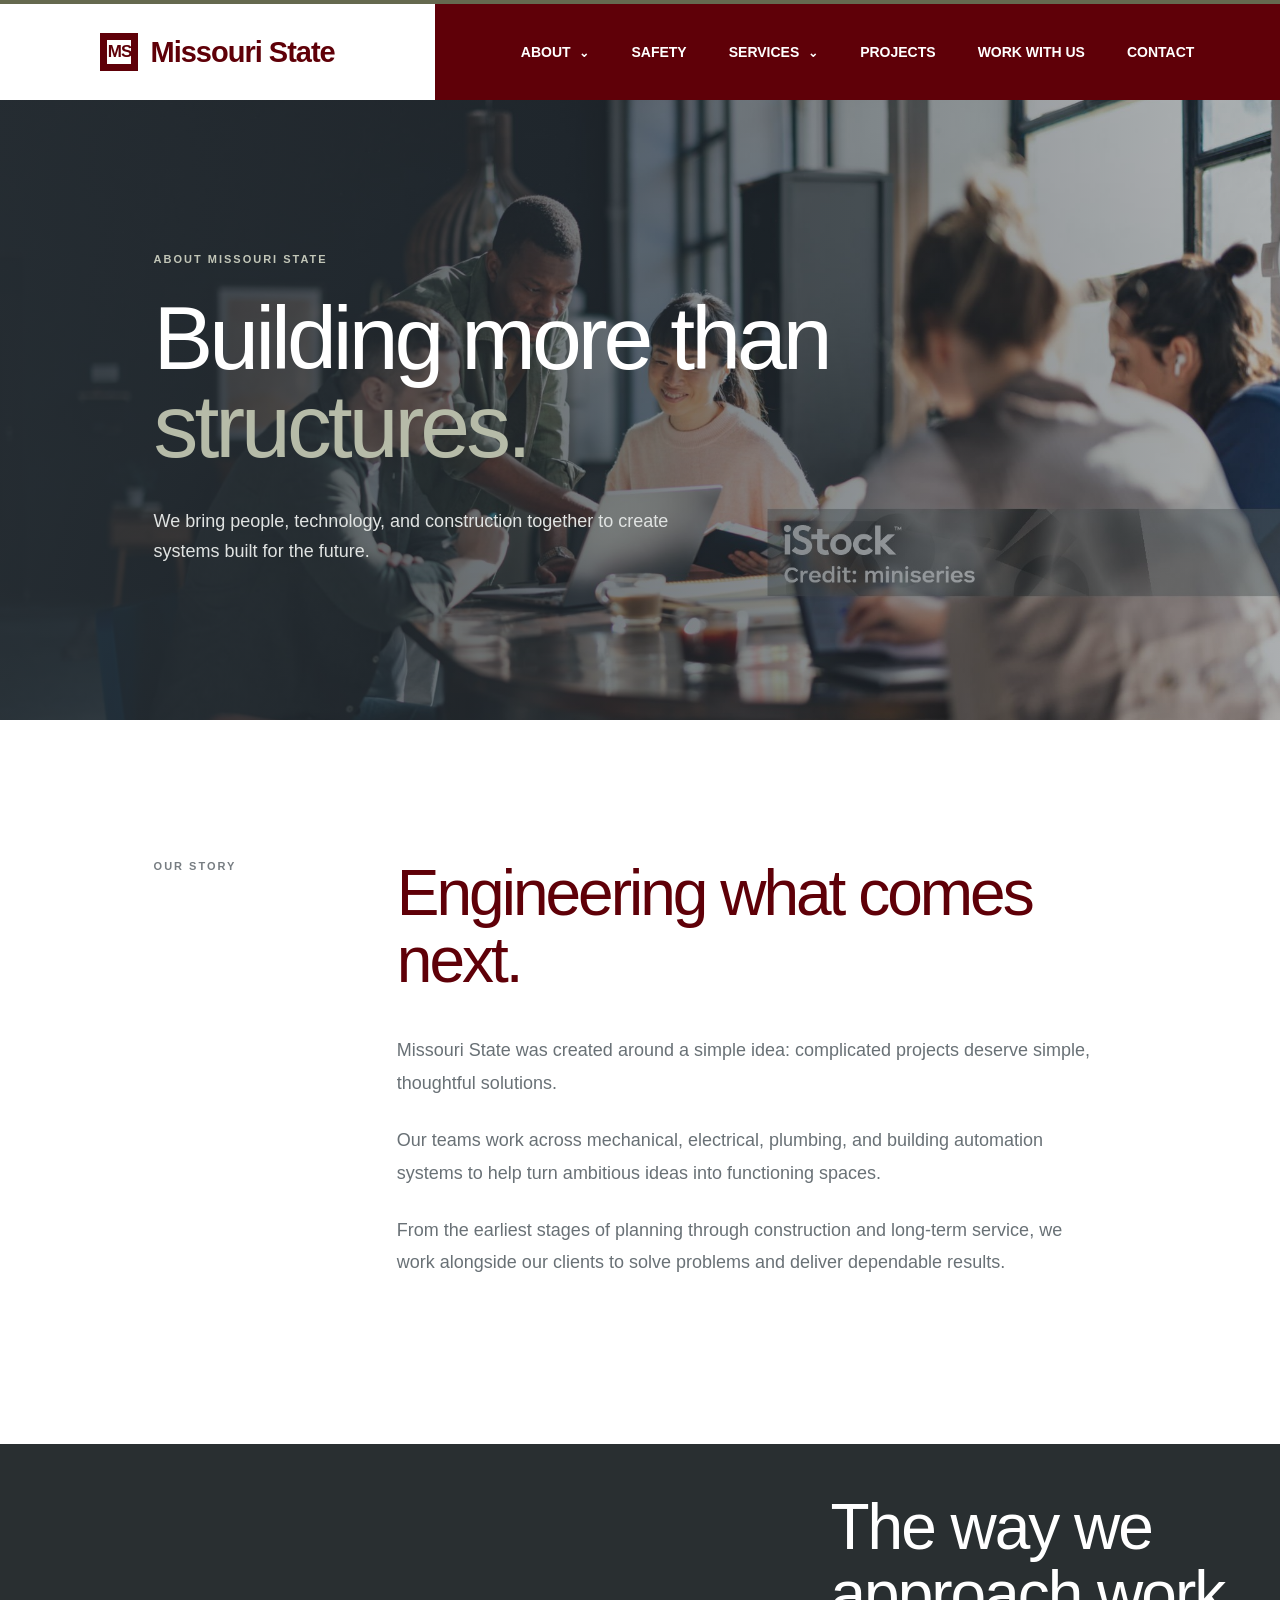
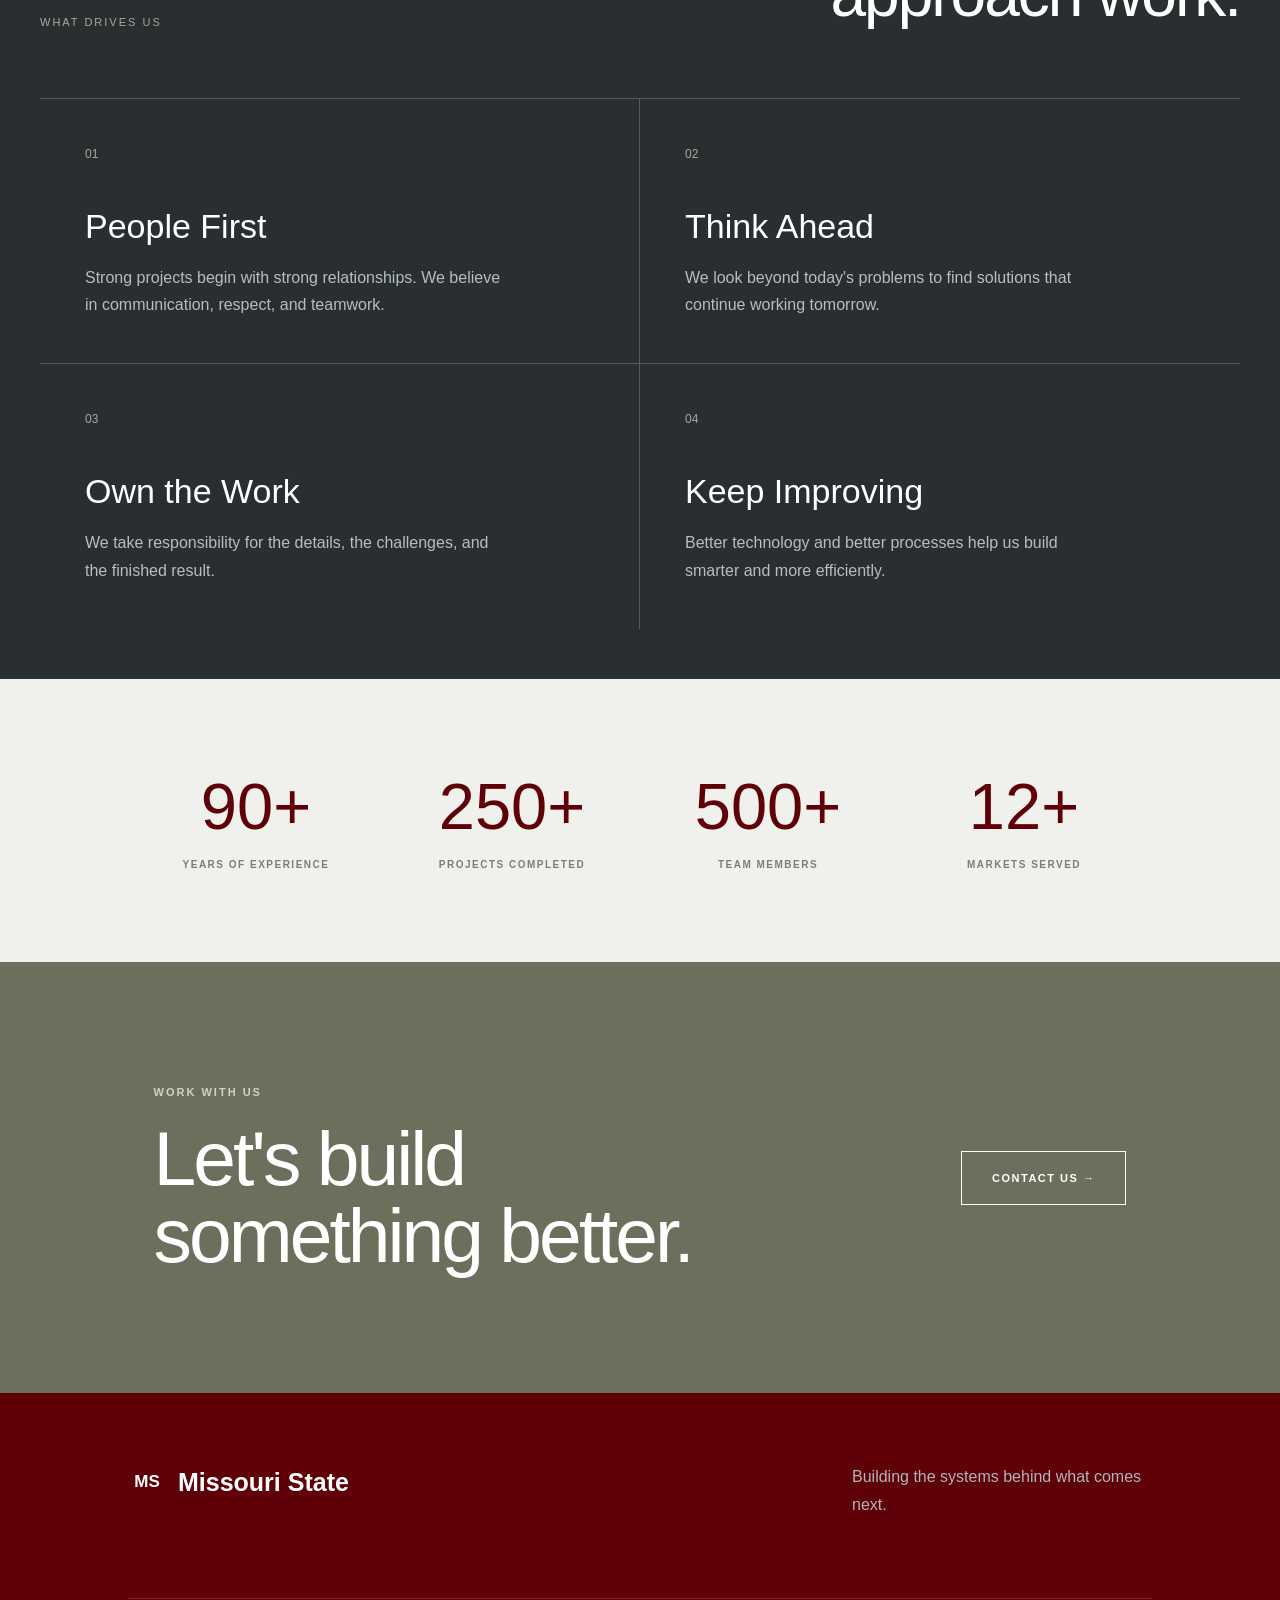
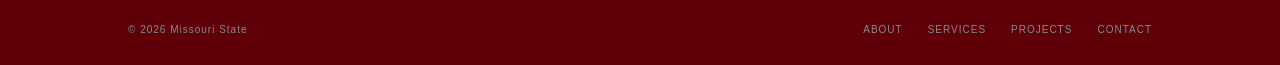
==== about.html @ 2f8a441b "first commit" ====
<!DOCTYPE html>
<html lang="en">

<head>
    <meta charset="UTF-8">
    <meta name="viewport" content="width=device-width, initial-scale=1.0">

    <title>About | Missouri State</title>

    <link rel="stylesheet" href="css/style.css">
</head>

<body>

    <!-- HEADER -->
    <header class="site-header">

        <div class="logo-area">
            <a href="index.html" class="logo">
                <span class="logo-symbol">MS</span>
                <span>Missouri State</span>
            </a>
        </div>

        <nav class="main-nav">

            <div class="nav-dropdown">
                <a href="about.html">ABOUT <span>⌄</span></a>

                <div class="dropdown-menu">
                    <a href="about.html">Our Story</a>
                    <a href="team.html">Meet the Team</a>
                    <a href="culture.html">Culture & Values</a>
                    <a href="awards.html">Awards</a>
                </div>
            </div>

            <a href="safety.html">SAFETY</a>

            <div class="nav-dropdown">
                <a href="services.html">SERVICES <span>⌄</span></a>

                <div class="dropdown-menu">
                    <a href="services.html">All Services</a>
                    <a href="services.html#mechanical">Mechanical</a>
                    <a href="services.html#electrical">Electrical</a>
                    <a href="services.html#plumbing">Plumbing</a>
                    <a href="services.html#automation">Automation</a>
                </div>
            </div>

            <a href="projects.html">PROJECTS</a>

            <a href="careers.html">WORK WITH US</a>

            <a href="contact.html">CONTACT</a>

        </nav>

        <button class="menu-button" id="menuButton">
            ☰
        </button>

    </header>


    <!-- MOBILE MENU -->
    <div class="mobile-menu" id="mobileMenu">

        <a href="about.html">ABOUT</a>
        <a href="services.html">SERVICES</a>
        <a href="projects.html">PROJECTS</a>
        <a href="careers.html">CAREERS</a>
        <a href="contact.html">CONTACT</a>

    </div>


    <!-- PAGE HERO -->
    <section class="inner-hero">

        <div class="inner-hero-content">

            <span>ABOUT MISSOURI STATE</span>

            <h1>
                Building more than
                <em>structures.</em>
            </h1>

            <p>
                We bring people, technology, and construction
                together to create systems built for the future.
            </p>

        </div>

    </section>


    <!-- OUR STORY -->
    <section class="about-story">

        <div class="about-label">
            OUR STORY
        </div>

        <div class="about-story-content">

            <h2>
                Engineering what comes next.
            </h2>

            <p>
                Missouri State was created around a simple idea:
                complicated projects deserve simple, thoughtful
                solutions.
            </p>

            <p>
                Our teams work across mechanical, electrical,
                plumbing, and building automation systems to
                help turn ambitious ideas into functioning spaces.
            </p>

            <p>
                From the earliest stages of planning through
                construction and long-term service, we work
                alongside our clients to solve problems and
                deliver dependable results.
            </p>

        </div>

    </section>


    <!-- VALUES -->
    <section class="values-section">

        <div class="section-heading">

            <span>WHAT DRIVES US</span>

            <h2>
                The way we<br>
                approach work.
            </h2>

        </div>


        <div class="values-grid">

            <div class="value-card">

                <span>01</span>

                <h3>People First</h3>

                <p>
                    Strong projects begin with strong
                    relationships. We believe in communication,
                    respect, and teamwork.
                </p>

            </div>


            <div class="value-card">

                <span>02</span>

                <h3>Think Ahead</h3>

                <p>
                    We look beyond today's problems to find
                    solutions that continue working tomorrow.
                </p>

            </div>


            <div class="value-card">

                <span>03</span>

                <h3>Own the Work</h3>

                <p>
                    We take responsibility for the details,
                    the challenges, and the finished result.
                </p>

            </div>


            <div class="value-card">

                <span>04</span>

                <h3>Keep Improving</h3>

                <p>
                    Better technology and better processes
                    help us build smarter and more efficiently.
                </p>

            </div>

        </div>

    </section>


    <!-- STATS -->
    <section class="about-stats">

        <div>
            <strong>90+</strong>
            <span>YEARS OF EXPERIENCE</span>
        </div>

        <div>
            <strong>250+</strong>
            <span>PROJECTS COMPLETED</span>
        </div>

        <div>
            <strong>500+</strong>
            <span>TEAM MEMBERS</span>
        </div>

        <div>
            <strong>12+</strong>
            <span>MARKETS SERVED</span>
        </div>

    </section>


    <!-- CTA -->
    <section class="cta-section">

        <div>

            <span>WORK WITH US</span>

            <h2>
                Let's build<br>
                something better.
            </h2>

        </div>

        <a href="contact.html" class="cta-button">
            CONTACT US →
        </a>

    </section>


    <!-- FOOTER -->
    <footer>

        <div class="footer-top">

            <div class="footer-logo">
                <span class="logo-symbol">MS</span>
                Missouri State
            </div>

            <p>
                Building the systems behind
                what comes next.
            </p>

        </div>

        <div class="footer-bottom">

            <span>
                © 2026 Missouri State
            </span>

            <div>
                <a href="about.html">ABOUT</a>
                <a href="services.html">SERVICES</a>
                <a href="projects.html">PROJECTS</a>
                <a href="contact.html">CONTACT</a>
            </div>

        </div>

    </footer>


    <script src="js/script.js"></script>

</body>
</html>
---- css/style.css ----
/* =========================================
   RESET
========================================= */

* {
    margin: 0;
    padding: 0;
    box-sizing: border-box;
}

html {
    scroll-behavior: smooth;
}

body {
    font-family: Arial, Helvetica, sans-serif;
    color: #5f0008;
    background: #ffffff;
}

a {
    text-decoration: none;
    color: inherit;
}

img {
    width: 100%;
    display: block;
}


/* =========================================
   HEADER
========================================= */

.site-header {
    height: 100px;
    display: flex;
    position: fixed;
    top: 0;
    left: 0;
    width: 100%;
    z-index: 1000;

    border-top: 4px solid #65694f;
}


/* LEFT LOGO */

.logo-area {
    width: 34%;
    background: #ffffff;

    display: flex;
    align-items: center;
    justify-content: center;
}

.logo {
    display: flex;
    align-items: center;
    gap: 12px;

    font-size: 29px;
    font-weight: 800;
    letter-spacing: -1px;
    color: #5f0008;
}


/* Logo symbol */

.logo-symbol {
    width: 38px;
    height: 38px;

    border: 7px solid #5f0008;

    display: flex;
    align-items: center;
    justify-content: center;

    font-size: 17px;
    font-weight: bold;
}


/* NAV */

.main-nav {
    width: 66%;
    background: #5f0008;

    display: flex;
    align-items: center;
    justify-content: center;
    gap: 42px;
}

.main-nav a {
    color: white;

    font-size: 14px;
    font-weight: 700;

    transition: opacity 0.3s ease;
}

.main-nav a:hover {
    opacity: 0.55;
}

.main-nav span {
    margin-left: 5px;
}


/* MOBILE MENU BUTTON */

.menu-button {
    display: none;

    border: none;
    background: #5f0008;
    color: white;

    font-size: 25px;

    cursor: pointer;
}


/* =========================================
   MOBILE MENU
========================================= */

.mobile-menu {
    display: none;

    position: fixed;

    top: 100px;
    left: 0;

    width: 100%;

    background: #5f0008;

    z-index: 999;

    flex-direction: column;
}

.mobile-menu a {
    color: white;

    padding: 20px 30px;

    border-bottom: 1px solid rgba(95,0,8);

    font-size: 14px;
    font-weight: bold;
}

.mobile-menu.open {
    display: flex;
}


/* =========================================
   HERO
========================================= */

.hero {
    height: 100vh;
    min-height: 700px;

    position: relative;

    display: flex;
    align-items: center;

    overflow: hidden;
}


/* Background image */

.hero-background {
    position: absolute;
    inset: 0;

    background-image:
        linear-gradient(
            90deg,
            rgba(225,230,232,0.72),
            rgba(95,0,8)
        ),
        url("../images/hero.jpg");

    background-size: cover;
    background-position: center;

    transform: scale(1.02);

    z-index: 0;
}


/* HERO CONTENT */

.hero-content {
    position: relative;
    z-index: 2;

    margin-left: 18%;

    max-width: 850px;

    animation: heroFade 1.2s ease;
}

.hero-content h1 {
    font-size: clamp(48px, 5vw, 82px);

    font-weight: 300;

    line-height: 1.05;

    letter-spacing: -3px;

    color: #303942;

    margin-bottom: 30px;
}

.hero-content p {
    max-width: 470px;

    font-size: 18px;

    line-height: 1.7;

    margin-bottom: 35px;

    color: #5f0008;
}


/* BUTTON */

.hero-button {
    display: inline-block;

    padding: 17px 27px;

    background: #5f0008;

    color: white;

    font-size: 12px;

    font-weight: bold;

    letter-spacing: 1px;

    transition:
        background 0.3s ease,
        transform 0.3s ease;
}

.hero-button:hover {
    background: #596050;

    transform: translateY(-3px);
}


/* SCROLL */

.scroll-indicator {
    position: absolute;

    bottom: 35px;
    left: 50%;

    transform: translateX(-50%);

    display: flex;
    align-items: center;

    gap: 12px;

    font-size: 10px;
    font-weight: bold;
    letter-spacing: 2px;

    color: #303942;

    z-index: 3;
}

.scroll-indicator span {
    width: 35px;
    height: 1px;

    background: #303942;
}


/* =========================================
   INTRO
========================================= */

.section {
    padding: 140px 12%;
}

.intro {
    display: grid;

    grid-template-columns: 25% 75%;

    background: white;
}

.intro-small {
    font-size: 11px;

    font-weight: bold;

    letter-spacing: 2px;

    color: #7a7d6b;
}

.intro-content {
    max-width: 850px;
}

.intro-content h2 {
    font-size: clamp(40px, 5vw, 70px);

    font-weight: 300;

    line-height: 1.1;

    letter-spacing: -2px;

    margin-bottom: 35px;
}

.intro-content h2 em {
    font-style: normal;

    color: #6d725c;
}

.intro-content p {
    max-width: 650px;

    font-size: 18px;

    line-height: 1.8;

    color: #6d7377;

    margin-bottom: 35px;
}


/* TEXT LINK */

.text-link {
    display: inline-flex;

    align-items: center;

    gap: 15px;

    font-size: 12px;

    font-weight: bold;

    letter-spacing: 1.5px;

    color: #5f0008;

    border-bottom: 1px solid #303942;

    padding-bottom: 7px;
}

.text-link span {
    transition: transform 0.3s ease;
}

.text-link:hover span {
    transform: translateX(6px);
}


/* =========================================
   SERVICES
========================================= */

.services-section {
    background: #30383e;

    color: white;

    padding: 130px 10%;
}

.section-heading {
    display: flex;

    justify-content: space-between;

    align-items: flex-end;

    margin-bottom: 70px;
}

.section-heading span {
    font-size: 11px;

    letter-spacing: 2px;

    color: #a6aa98;
}

.section-heading h2 {
    font-size: clamp(45px, 5vw, 70px);

    line-height: 1.05;

    font-weight: 300;

    letter-spacing: -2px;
}


/* SERVICE GRID */

.services-grid {
    display: grid;

    grid-template-columns: repeat(2, 1fr);

    border-top: 1px solid rgba(255,255,255,0.2);
}

.service-card {
    position: relative;

    padding: 55px 40px;

    min-height: 300px;

    border-bottom: 1px solid rgba(255,255,255,0.2);

    transition: background 0.4s ease;
}

.service-card:nth-child(odd) {
    border-right: 1px solid rgba(255,255,255,0.2);
}

.service-card:hover {
    background: rgba(255,255,255,0.05);
}

.service-number {
    font-size: 12px;

    color: #9da18e;

    margin-bottom: 55px;
}

.service-card h3 {
    font-size: 38px;

    font-weight: 300;

    margin-bottom: 20px;
}

.service-card p {
    max-width: 430px;

    color: #b7bdc0;

    line-height: 1.7;

    font-size: 15px;
}

.service-arrow {
    position: absolute;

    right: 40px;
    top: 45px;

    font-size: 24px;

    transition: transform 0.3s ease;
}

.service-card:hover .service-arrow {
    transform: translate(5px, -5px);
}


/* =========================================
   STATS
========================================= */

.stats-section {
    display: grid;

    grid-template-columns: repeat(4, 1fr);

    padding: 90px 10%;

    background: #f0f1ed;

    gap: 40px;
}

.stat {
    text-align: center;
}

.stat strong {
    display: block;

    font-size: 65px;

    font-weight: 300;

    color: #5f0008;

    margin-bottom: 12px;
}

.stat span {
    font-size: 10px;

    font-weight: bold;

    letter-spacing: 1.5px;

    color: #777c80;
}


/* =========================================
   PROJECTS
========================================= */

.projects-section {
    padding: 140px 8%;
}

.projects-heading {
    display: flex;

    align-items: flex-end;

    justify-content: space-between;

    margin-bottom: 65px;
}

.projects-heading > div > span {
    font-size: 11px;

    font-weight: bold;

    letter-spacing: 2px;

    color: #7a7f83;
}

.projects-heading h2 {
    font-size: clamp(45px, 5vw, 70px);

    font-weight: 300;

    line-height: 1.05;

    letter-spacing: -2px;

    margin-top: 18px;
}


/* PROJECT GRID */

.projects-grid {
    display: grid;

    grid-template-columns: repeat(2, 1fr);

    gap: 25px;
}

.project-card {
    height: 480px;

    position: relative;

    overflow: hidden;

    display: block;
}

.project-card.large {
    grid-row: span 2;

    height: 985px;
}

.project-card img {
    height: 100%;

    object-fit: cover;

    transition: transform 0.7s ease;
}

.project-card::after {
    content: "";

    position: absolute;

    inset: 0;

    background:
        linear-gradient(
            transparent 45%,
            rgba(0,0,0,0.75)
        );
}

.project-card:hover img {
    transform: scale(1.06);
}


/* PROJECT TEXT */

.project-overlay {
    position: absolute;

    bottom: 35px;
    left: 35px;

    z-index: 2;

    color: white;
}

.project-overlay span {
    font-size: 10px;

    letter-spacing: 2px;

    font-weight: bold;

    color: #d1d4c7;
}

.project-overlay h3 {
    font-size: 30px;

    font-weight: 300;

    margin-top: 10px;
}


/* =========================================
   CTA
========================================= */

.cta-section {
    background: #6b705d;

    color: white;

    padding: 120px 12%;

    display: flex;

    align-items: center;

    justify-content: space-between;
}

.cta-section span {
    font-size: 11px;

    font-weight: bold;

    letter-spacing: 2px;

    color: #d0d3c8;
}

.cta-section h2 {
    font-size: clamp(50px, 6vw, 85px);

    font-weight: 300;

    line-height: 1;

    letter-spacing: -3px;

    margin-top: 20px;
}

.cta-button {
    border: 1px solid white;

    padding: 20px 30px;

    font-size: 11px;

    font-weight: bold;

    letter-spacing: 1.5px;

    transition: all 0.3s ease;
}

.cta-button:hover {
    background: white;

    color: #6b705d;
}


/* =========================================
   FOOTER
========================================= */

footer {
    background: #5f0008;

    color: white;

    padding: 70px 10% 30px;
}

.footer-top {
    display: flex;

    justify-content: space-between;

    align-items: flex-start;

    padding-bottom: 80px;

    border-bottom: 1px solid rgba(255,255,255,0.15);
}

.footer-logo {
    display: flex;

    align-items: center;

    gap: 12px;

    font-size: 25px;

    font-weight: bold;
}

.footer-top p {
    max-width: 300px;

    color: #aeb4b7;

    line-height: 1.7;
}

.footer-bottom {
    display: flex;

    justify-content: space-between;

    padding-top: 25px;

    color: #838a8e;

    font-size: 10px;

    letter-spacing: 1px;
}

.footer-bottom div {
    display: flex;

    gap: 25px;
}

.footer-bottom a:hover {
    color: white;
}


/* =========================================
   ANIMATIONS
========================================= */

@keyframes heroFade {

    from {
        opacity: 0;
        transform: translateY(30px);
    }

    to {
        opacity: 1;
        transform: translateY(0);
    }

}


/* =========================================
   MOBILE
========================================= */

@media (max-width: 900px) {

    .site-header {
        height: 80px;
    }

    .logo-area {
        width: 75%;
        justify-content: flex-start;
        padding-left: 25px;
    }

    .main-nav {
        display: none;
    }

    .menu-button {
        width: 25%;
        display: block;
    }

    .mobile-menu {
        top: 80px;
    }


    /* HERO */

    .hero {
        min-height: 650px;
    }

    .hero-content {
        margin-left: 8%;

        margin-right: 8%;
    }

    .hero-content h1 {
        font-size: 48px;

        letter-spacing: -2px;
    }

    .hero-content p {
        font-size: 16px;
    }


    /* INTRO */

    .section {
        padding: 90px 8%;
    }

    .intro {
        display: block;
    }

    .intro-small {
        margin-bottom: 35px;
    }


    /* SERVICES */

    .services-section {
        padding: 90px 8%;
    }

    .section-heading {
        display: block;
    }

    .section-heading span {
        display: block;

        margin-bottom: 25px;
    }

    .services-grid {
        grid-template-columns: 1fr;
    }

    .service-card:nth-child(odd) {
        border-right: none;
    }


    /* STATS */

    .stats-section {
        grid-template-columns: repeat(2, 1fr);

        padding: 70px 8%;
    }

    .stat strong {
        font-size: 48px;
    }


    /* PROJECTS */

    .projects-section {
        padding: 90px 8%;
    }

    .projects-heading {
        display: block;
    }

    .projects-heading .text-link {
        margin-top: 30px;
    }

    .projects-grid {
        grid-template-columns: 1fr;
    }

    .project-card,
    .project-card.large {
        height: 500px;

        grid-row: auto;
    }


    /* CTA */

    .cta-section {
        padding: 90px 8%;

        display: block;
    }

    .cta-button {
        display: inline-block;

        margin-top: 40px;
    }


    /* FOOTER */

    .footer-top {
        display: block;
    }

    .footer-top p {
        margin-top: 30px;
    }

    .footer-bottom {
        display: block;
    }

    .footer-bottom div {
        margin-top: 25px;

        flex-wrap: wrap;
    }

}


@media (max-width: 500px) {

    .logo {
        font-size: 22px;
    }

    .logo-symbol {
        width: 30px;
        height: 30px;

        border-width: 5px;
    }

    .hero-content h1 {
        font-size: 42px;
    }

    .stats-section {
        grid-template-columns: 1fr;
    }

}

/* =========================================
   INNER PAGE HEROES
========================================= */

.inner-hero {
    min-height: 620px;

    margin-top: 100px;

    background:
        linear-gradient(
            90deg,
            rgba(40,48,54,0.88),
            rgba(40,48,54,0.35)
        ),
        url("../images/about.jpg");

    background-size: cover;
    background-position: center;

    display: flex;
    align-items: center;

    color: white;
}

.services-hero {
    background:
        linear-gradient(
            90deg,
            rgba(40,48,54,0.88),
            rgba(40,48,54,0.35)
        ),
        url("../images/hero.jpg");

    background-size: cover;
    background-position: center;
}

.projects-hero {
    background:
        linear-gradient(
            90deg,
            rgba(40,48,54,0.88),
            rgba(40,48,54,0.30)
        ),
        url("../images/project-1.jpg");

    background-size: cover;
    background-position: center;
}

.careers-hero {
    background:
        linear-gradient(
            90deg,
            rgba(40,48,54,0.88),
            rgba(40,48,54,0.35)
        ),
        url("../images/project-2.jpg");

    background-size: cover;
    background-position: center;
}

.contact-hero {
    background:
        linear-gradient(
            90deg,
            rgba(40,48,54,0.90),
            rgba(40,48,54,0.40)
        ),
        url("../images/project-3.jpg");

    background-size: cover;
    background-position: center;
}


.inner-hero-content {
    max-width: 900px;

    margin-left: 12%;
    margin-right: 10%;
}

.inner-hero-content > span {
    display: block;

    font-size: 11px;

    font-weight: bold;

    letter-spacing: 2px;

    color: #c2c6b8;

    margin-bottom: 30px;
}

.inner-hero-content h1 {
    font-size: clamp(55px, 7vw, 100px);

    font-weight: 300;

    line-height: 0.98;

    letter-spacing: -4px;

    margin-bottom: 35px;
}

.inner-hero-content h1 em {
    font-style: normal;

    color: #b6bba8;
}

.inner-hero-content p {
    max-width: 550px;

    font-size: 18px;

    line-height: 1.7;

    color: #e0e3e2;
}


/* =========================================
   ABOUT PAGE
========================================= */

.about-story {
    display: grid;

    grid-template-columns: 25% 75%;

    padding: 140px 12%;

    background: white;
}

.about-label {
    font-size: 11px;

    font-weight: bold;

    letter-spacing: 2px;

    color: #777d82;
}

.about-story-content {
    max-width: 850px;
}

.about-story-content h2 {
    font-size: clamp(45px, 5vw, 72px);

    font-weight: 300;

    line-height: 1.05;

    letter-spacing: -3px;

    margin-bottom: 40px;
}

.about-story-content p {
    max-width: 700px;

    font-size: 18px;

    line-height: 1.8;

    color: #697176;

    margin-bottom: 25px;
}


/* VALUES */

.values-section {
    background: #30383e;

    color: white;

    padding: 130px 10%;
}

.values-grid {
    display: grid;

    grid-template-columns: repeat(2, 1fr);

    margin-top: 70px;
}

.value-card {
    padding: 45px;

    border-top: 1px solid rgba(255,255,255,0.2);
}

.value-card:nth-child(odd) {
    border-right: 1px solid rgba(255,255,255,0.2);
}

.value-card > span {
    font-size: 12px;

    color: #a5aa99;
}

.value-card h3 {
    font-size: 34px;

    font-weight: 300;

    margin: 45px 0 18px;
}

.value-card p {
    max-width: 420px;

    color: #b7bdc0;

    line-height: 1.7;
}


/* ABOUT STATS */

.about-stats {
    display: grid;

    grid-template-columns: repeat(4, 1fr);

    padding: 90px 10%;

    background: #f0f1ed;
}

.about-stats div {
    text-align: center;
}

.about-stats strong {
    display: block;

    font-size: 65px;

    font-weight: 300;

    margin-bottom: 10px;
}

.about-stats span {
    font-size: 10px;

    font-weight: bold;

    letter-spacing: 1.5px;

    color: #777d82;
}


/* =========================================
   SERVICES PAGE
========================================= */

.services-intro {
    padding: 130px 12%;

    max-width: 1100px;
}

.services-intro > span,
.projects-intro > span,
.career-intro > span,
.contact-information > span {
    font-size: 11px;

    font-weight: bold;

    letter-spacing: 2px;

    color: #7b817f;
}

.services-intro h2,
.projects-intro h2,
.career-intro h2,
.contact-information h2 {
    font-size: clamp(45px, 5vw, 75px);

    font-weight: 300;

    line-height: 1.05;

    letter-spacing: -3px;

    margin: 25px 0;
}

.services-intro p,
.career-intro p,
.contact-information > p {
    max-width: 650px;

    font-size: 18px;

    line-height: 1.8;

    color: #6c7377;
}


/* SERVICE DETAILS */

.service-list {
    background: #f0f1ed;
}

.service-detail {
    display: grid;

    grid-template-columns: 20% 80%;

    padding: 80px 12%;

    border-top: 1px solid #d4d7d2;
}

.service-detail-number {
    font-size: 13px;

    color: #747a70;
}

.service-detail h2 {
    font-size: 55px;

    font-weight: 300;

    letter-spacing: -2px;

    margin-bottom: 20px;
}

.service-detail p {
    max-width: 650px;

    color: #687075;

    font-size: 17px;

    line-height: 1.7;

    margin-bottom: 30px;
}

.service-detail ul {
    display: flex;

    flex-wrap: wrap;

    gap: 12px;

    list-style: none;
}

.service-detail li {
    padding: 10px 15px;

    background: white;

    font-size: 11px;

    letter-spacing: 1px;

    font-weight: bold;
}


/* =========================================
   PROJECTS PAGE
========================================= */

.projects-intro {
    padding: 130px 12% 80px;
}

.all-projects {
    padding: 0 8% 130px;
}

.project-large {
    display: grid;

    grid-template-columns: 55% 45%;

    margin-bottom: 100px;

    background: #f0f1ed;
}

.project-large.reverse {
    grid-template-columns: 45% 55%;
}

.project-large.reverse .project-image {
    order: 2;
}

.project-large.reverse .project-info {
    order: 1;
}

.project-image {
    height: 600px;

    overflow: hidden;
}

.project-image img {
    height: 100%;

    object-fit: cover;

    transition: transform 0.6s ease;
}

.project-large:hover .project-image img {
    transform: scale(1.04);
}

.project-info {
    padding: 70px;

    display: flex;

    justify-content: center;

    flex-direction: column;
}

.project-info > span {
    font-size: 10px;

    font-weight: bold;

    letter-spacing: 2px;

    color: #777d82;
}

.project-info h2 {
    font-size: 45px;

    font-weight: 300;

    line-height: 1.05;

    letter-spacing: -2px;

    margin: 20px 0;
}

.project-info p {
    color: #687075;

    line-height: 1.7;

    margin-bottom: 30px;

    max-width: 450px;
}


/* =========================================
   CAREERS PAGE
========================================= */

.career-intro {
    padding: 130px 12%;

    max-width: 1100px;
}

.benefits-section {
    display: grid;

    grid-template-columns: repeat(3, 1fr);

    background: #30383e;

    color: white;

    padding: 100px 10%;
}

.benefit {
    padding: 35px;

    border-right: 1px solid rgba(255,255,255,0.2);
}

.benefit:last-child {
    border-right: none;
}

.benefit > span {
    color: #a5aa99;

    font-size: 12px;
}

.benefit h3 {
    font-size: 32px;

    font-weight: 300;

    margin: 45px 0 20px;
}

.benefit p {
    color: #b7bdc0;

    line-height: 1.7;
}


/* JOBS */

.jobs-section {
    padding: 130px 12%;
}

.jobs-heading > span {
    font-size: 11px;

    font-weight: bold;

    letter-spacing: 2px;

    color: #777d82;
}

.jobs-heading h2 {
    font-size: clamp(45px, 5vw, 70px);

    font-weight: 300;

    line-height: 1;

    letter-spacing: -3px;

    margin: 25px 0 70px;
}

.job {
    display: flex;

    justify-content: space-between;

    align-items: center;

    padding: 35px 0;

    border-top: 1px solid #d5d8d5;

    cursor: pointer;

    transition: padding 0.3s ease;
}

.job:last-child {
    border-bottom: 1px solid #d5d8d5;
}

.job:hover {
    padding-left: 15px;
}

.job > div > span {
    font-size: 10px;

    font-weight: bold;

    letter-spacing: 2px;

    color: #777d82;
}

.job h3 {
    font-size: 27px;

    font-weight: 300;

    margin-top: 10px;
}

.job-arrow {
    font-size: 25px;

    transition: transform 0.3s ease;
}

.job:hover .job-arrow {
    transform: translateX(8px);
}


/* =========================================
   CONTACT PAGE
========================================= */

.contact-section {
    display: grid;

    grid-template-columns: 45% 55%;

    padding: 130px 10%;

    gap: 80px;
}

.contact-information h2 {
    max-width: 600px;
}

.contact-details {
    margin-top: 60px;
}

.contact-details div {
    margin-bottom: 30px;
}

.contact-details span {
    display: block;

    font-size: 10px;

    font-weight: bold;

    letter-spacing: 2px;

    color: #777d82;

    margin-bottom: 8px;
}

.contact-details p {
    font-size: 17px;

    line-height: 1.6;
}


/* FORM */

.contact-form {
    background: #f0f1ed;

    padding: 55px;
}

.form-row {
    display: grid;

    grid-template-columns: 1fr 1fr;

    gap: 20px;
}

.form-group {
    margin-bottom: 25px;
}

.form-group label {
    display: block;

    font-size: 10px;

    font-weight: bold;

    letter-spacing: 1.5px;

    color: #5e6569;

    margin-bottom: 10px;
}

.form-group input,
.form-group select,
.form-group textarea {
    width: 100%;

    border: none;

    border-bottom: 1px solid #aeb3b0;

    background: transparent;

    padding: 13px 0;

    font-size: 16px;

    color: #303942;

    outline: none;

    font-family: inherit;
}

.form-group input:focus,
.form-group select:focus,
.form-group textarea:focus {
    border-bottom-color: #303942;
}

.form-group textarea {
    resize: vertical;
}

.form-button {
    border: none;

    background: #30383e;

    color: white;

    padding: 18px 28px;

    font-size: 11px;

    font-weight: bold;

    letter-spacing: 1.5px;

    cursor: pointer;

    transition: background 0.3s ease;
}

.form-button:hover {
    background: #686e5c;
}

.form-message {
    margin-top: 20px;

    font-size: 14px;

    color: #596050;
}


/* =========================================
   INNER PAGE MOBILE
========================================= */

@media (max-width: 900px) {

    .inner-hero {
        margin-top: 80px;

        min-height: 600px;
    }

    .inner-hero-content {
        margin-left: 8%;
        margin-right: 8%;
    }

    .inner-hero-content h1 {
        font-size: 55px;

        letter-spacing: -2px;
    }


    /* ABOUT */

    .about-story {
        display: block;

        padding: 90px 8%;
    }

    .about-label {
        margin-bottom: 35px;
    }

    .values-section {
        padding: 90px 8%;
    }

    .values-grid {
        grid-template-columns: 1fr;
    }

    .value-card:nth-child(odd) {
        border-right: none;
    }

    .about-stats {
        grid-template-columns: repeat(2, 1fr);

        padding: 70px 8%;

        gap: 50px 20px;
    }


    /* SERVICES */

    .services-intro,
    .career-intro {
        padding: 90px 8%;
    }

    .service-detail {
        grid-template-columns: 1fr;

        padding: 60px 8%;
    }

    .service-detail-number {
        margin-bottom: 30px;
    }


    /* PROJECTS */

    .projects-intro {
        padding: 90px 8% 60px;
    }

    .all-projects {
        padding: 0 8% 80px;
    }

    .project-large,
    .project-large.reverse {
        display: block;
    }

    .project-large.reverse .project-image,
    .project-large.reverse .project-info {
        order: initial;
    }

    .project-image {
        height: 400px;
    }

    .project-info {
        padding: 45px 30px;
    }


    /* CAREERS */

    .benefits-section {
        grid-template-columns: 1fr;

        padding: 70px 8%;
    }

    .benefit {
        border-right: none;

        border-bottom: 1px solid rgba(255,255,255,0.2);

        padding: 40px 0;
    }

    .benefit:last-child {
        border-bottom: none;
    }

    .jobs-section {
        padding: 90px 8%;
    }


    /* CONTACT */

    .contact-section {
        grid-template-columns: 1fr;

        padding: 90px 8%;

        gap: 60px;
    }

    .contact-form {
        padding: 35px 25px;
    }

}


@media (max-width: 500px) {

    .inner-hero-content h1 {
        font-size: 45px;
    }

    .about-stats {
        grid-template-columns: 1fr;
    }

    .form-row {
        grid-template-columns: 1fr;
    }

}

/* =========================================
   NEW ABOUT / SAFETY / CAREERS PAGES
========================================= */


/* ---------- NAV DROPDOWNS ---------- */

.nav-dropdown {
    position: relative;
}

.nav-dropdown > a span {
    font-size: 12px;
    margin-left: 5px;
}

.dropdown-menu {
    position: absolute;
    top: 100%;
    left: 0;
    min-width: 210px;
    background: #263238;
    padding: 15px 0;

    opacity: 0;
    visibility: hidden;
    transform: translateY(10px);

    transition: 0.25s ease;
    z-index: 1000;
}

.nav-dropdown:hover .dropdown-menu {
    opacity: 1;
    visibility: visible;
    transform: translateY(0);
}

.dropdown-menu a {
    display: block;
    padding: 12px 22px;
    color: white;
    font-size: 12px;
    letter-spacing: 0.08em;
}

.dropdown-menu a:hover {
    background: rgba(255,255,255,0.08);
}


/* ---------- HERO IMAGES ---------- */

.team-hero {
    background-image: linear-gradient(
        rgba(20, 27, 30, 0.25),
        rgba(20, 27, 30, 0.25)
    ),
    url("../images/team-1.jpg");
}

.culture-hero {
    background-image: linear-gradient(
        rgba(20, 27, 30, 0.25),
        rgba(20, 27, 30, 0.25)
    ),
    url("../images/culture.jpg");
}

.awards-hero {
    background-image: linear-gradient(
        rgba(20, 27, 30, 0.25),
        rgba(20, 27, 30, 0.25)
    ),
    url("../images/awards.jpg");
}

.safety-hero {
    background-image: linear-gradient(
        rgba(20, 27, 30, 0.25),
        rgba(20, 27, 30, 0.25)
    ),
    url("../images/safety.jpg");
}


/* ---------- TEAM ---------- */

.team-intro,
.culture-intro,
.safety-intro,
.awards-intro {
    max-width: 1200px;
    margin: auto;
    padding: 130px 40px;

    display: grid;
    grid-template-columns: 1fr 1fr;
    gap: 100px;
}

.team-intro h2,
.culture-intro h2,
.safety-intro h2 {
    font-size: clamp(2.5rem, 5vw, 5rem);
    font-weight: 400;
    line-height: 1;
    margin: 0;
}

.team-intro p:not(.section-label),
.culture-intro p:not(.section-label),
.safety-intro p:not(.section-label) {
    font-size: 18px;
    line-height: 1.8;
    margin-bottom: 25px;
}


.team-grid-section {
    background: #f3f3f0;
    padding: 100px 40px;
}

.team-grid {
    max-width: 1200px;
    margin: auto;

    display: grid;
    grid-template-columns: repeat(2, 1fr);
    gap: 70px 35px;
}

.team-photo {
    aspect-ratio: 4 / 5;
    overflow: hidden;
}

.team-photo img {
    width: 100%;
    height: 100%;
    object-fit: cover;
    transition: transform 0.6s ease;
}

.team-member:hover .team-photo img {
    transform: scale(1.04);
}

.team-info {
    padding-top: 25px;
}

.team-info p {
    font-size: 11px;
    letter-spacing: 0.15em;
    margin: 0 0 10px;
}

.team-info h3 {
    font-size: 30px;
    font-weight: 400;
    margin: 0 0 8px;
}

.team-info span {
    font-size: 15px;
    color: #777;
}


/* ---------- LARGE STATEMENT ---------- */

.large-statement {
    padding: 150px 40px;
    background: #fff;
}

.large-statement p {
    margin: 0;
    font-size: clamp(4rem, 11vw, 12rem);
    line-height: 0.82;
    font-weight: 400;
    letter-spacing: 0.03em;
}


/* ---------- VALUES ---------- */

.values-section {
    background: #292f31;
    color: white;
    padding: 50px 40px;
}

.value-item {
    max-width: 1200px;
    margin: auto;
    padding: 70px 0;

    display: grid;
    grid-template-columns: 100px 1fr;
    gap: 40px;

    border-bottom: 1px solid rgba(255,255,255,0.2);
}

.value-item:last-child {
    border-bottom: none;
}

.value-item > span {
    font-size: 13px;
    letter-spacing: 0.1em;
}

.value-item h2 {
    font-size: clamp(2.5rem, 5vw, 5rem);
    font-weight: 400;
    margin: 0 0 20px;
}

.value-item p {
    max-width: 650px;
    font-size: 17px;
    line-height: 1.7;
    color: #c5c7c5;
}


/* ---------- CULTURE IMAGE ---------- */

.culture-image-section,
.safety-image {
    width: 100%;
    height: 70vh;
    overflow: hidden;
}

.culture-image-section img,
.safety-image img {
    width: 100%;
    height: 100%;
    object-fit: cover;
}


/* ---------- AWARDS ---------- */

.awards-intro {
    display: block;
    max-width: 1000px;
}

.awards-intro h2 {
    max-width: 850px;
    font-size: clamp(3rem, 6vw, 6rem);
    font-weight: 400;
    line-height: 1;
    margin: 20px 0 40px;
}

.awards-intro > p:last-child {
    max-width: 650px;
    font-size: 18px;
    line-height: 1.8;
}


.awards-list {
    padding: 0 40px 120px;
    max-width: 1200px;
    margin: auto;
}

.award {
    display: grid;
    grid-template-columns: 150px 1fr;
    gap: 50px;

    padding: 55px 0;
    border-top: 1px solid #ccc;
}

.award:last-child {
    border-bottom: 1px solid #ccc;
}

.award-year {
    font-size: 15px;
    letter-spacing: 0.1em;
}

.award-content p {
    font-size: 11px;
    letter-spacing: 0.15em;
    margin: 0 0 15px;
}

.award-content h2 {
    font-size: clamp(2rem, 4vw, 4rem);
    font-weight: 400;
    margin: 0 0 12px;
}

.award-content span {
    color: #777;
}


/* ---------- SAFETY ---------- */

.safety-pillars {
    background: #f1f1ee;
    padding: 100px 40px;

    display: grid;
    grid-template-columns: repeat(2, 1fr);
}

.safety-pillars article {
    padding: 60px;
    border-right: 1px solid #ccc;
    border-bottom: 1px solid #ccc;
}

.safety-pillars article:nth-child(2n) {
    border-right: none;
}

.safety-pillars article:nth-child(3),
.safety-pillars article:nth-child(4) {
    border-bottom: none;
}

.safety-pillars span {
    font-size: 12px;
    letter-spacing: 0.1em;
}

.safety-pillars h2 {
    font-size: 40px;
    font-weight: 400;
    margin: 25px 0 15px;
}

.safety-pillars p {
    max-width: 450px;
    line-height: 1.7;
    color: #666;
}


.safety-closing {
    padding: 150px 40px;
    max-width: 1200px;
    margin: auto;
}

.safety-closing h2 {
    font-size: clamp(4rem, 9vw, 10rem);
    line-height: 0.85;
    font-weight: 400;
    margin: 25px 0 0;
}


/* ---------- CAREERS ---------- */

.career-values {
    background: #292f31;
    color: white;
    padding: 100px 40px;

    display: grid;
    grid-template-columns: repeat(3, 1fr);
}

.career-value {
    padding: 50px;
    border-right: 1px solid rgba(255,255,255,0.2);
}

.career-value:last-child {
    border-right: none;
}

.career-value span {
    font-size: 12px;
}

.career-value h2 {
    font-size: 45px;
    font-weight: 400;
    margin: 25px 0 15px;
}

.career-value p {
    color: #c7c9c8;
    line-height: 1.7;
}


.jobs-section {
    padding: 130px 40px;
    max-width: 1200px;
    margin: auto;
}

.jobs-heading h2 {
    font-size: clamp(3rem, 6vw, 6rem);
    font-weight: 400;
    margin: 15px 0 80px;
}

.job {
    display: grid;
    grid-template-columns: 1fr 200px 100px;
    align-items: center;

    padding: 35px 0;
    border-top: 1px solid #ccc;
}

.job:last-child {
    border-bottom: 1px solid #ccc;
}

.job p {
    font-size: 10px;
    letter-spacing: 0.15em;
    margin: 0 0 10px;
}

.job h3 {
    font-size: 25px;
    font-weight: 400;
    margin: 0;
}

.job > span {
    font-size: 11px;
    letter-spacing: 0.08em;
    color: #777;
}

.job a {
    color: #333;
    text-decoration: none;
    font-size: 11px;
    letter-spacing: 0.1em;
}


.career-benefits {
    background: #f1f1ee;
    padding: 110px 40px;
}

.career-benefits > .section-label {
    max-width: 1200px;
    margin: 0 auto 50px;
}

.benefits-grid {
    max-width: 1200px;
    margin: auto;

    display: grid;
    grid-template-columns: repeat(2, 1fr);
    gap: 50px;
}

.benefits-grid h3 {
    font-size: 25px;
    font-weight: 400;
    margin-bottom: 10px;
}

.benefits-grid p {
    max-width: 450px;
    line-height: 1.7;
    color: #666;
}


/* ---------- PAGE CTA ---------- */

.page-cta {
    padding: 120px 40px;

    max-width: 1200px;
    margin: auto;

    display: flex;
    justify-content: space-between;
    align-items: center;
    gap: 40px;
}

.page-cta h2 {
    font-size: clamp(2.5rem, 5vw, 5rem);
    font-weight: 400;
    margin: 15px 0 0;
}

.button {
    display: inline-block;
    padding: 18px 30px;
    background: #292f31;
    color: white;
    text-decoration: none;
    font-size: 11px;
    letter-spacing: 0.12em;
    transition: 0.3s ease;
}

.button:hover {
    opacity: 0.8;
}


/* =========================================
   NEW PAGE MOBILE STYLES
========================================= */

@media (max-width: 900px) {

    .dropdown-menu {
        display: none;
    }

    .team-intro,
    .culture-intro,
    .safety-intro {
        grid-template-columns: 1fr;
        gap: 40px;
        padding: 90px 25px;
    }

    .team-grid {
        grid-template-columns: 1fr;
    }

    .team-grid-section {
        padding: 70px 25px;
    }

    .large-statement {
        padding: 100px 25px;
    }

    .value-item {
        grid-template-columns: 50px 1fr;
        gap: 20px;
    }

    .values-section {
        padding: 30px 25px;
    }

    .safety-pillars {
        grid-template-columns: 1fr;
        padding: 50px 25px;
    }

    .safety-pillars article {
        border-right: none;
        border-bottom: 1px solid #ccc !important;
        padding: 45px 20px;
    }

    .safety-pillars article:last-child {
        border-bottom: none !important;
    }

    .award {
        grid-template-columns: 80px 1fr;
        gap: 20px;
    }

    .awards-intro {
        padding: 90px 25px;
    }

    .awards-list {
        padding: 0 25px 80px;
    }

    .career-values {
        grid-template-columns: 1fr;
        padding: 50px 25px;
    }

    .career-value {
        border-right: none;
        border-bottom: 1px solid rgba(255,255,255,0.2);
        padding: 45px 20px;
    }

    .career-value:last-child {
        border-bottom: none;
    }

    .jobs-section {
        padding: 90px 25px;
    }

    .job {
        grid-template-columns: 1fr;
        gap: 15px;
    }

    .benefits-grid {
        grid-template-columns: 1fr;
    }

    .career-benefits {
        padding: 80px 25px;
    }

    .page-cta {
        padding: 90px 25px;
        flex-direction: column;
        align-items: flex-start;
    }

    .culture-image-section,
    .safety-image {
        height: 50vh;
    }
}
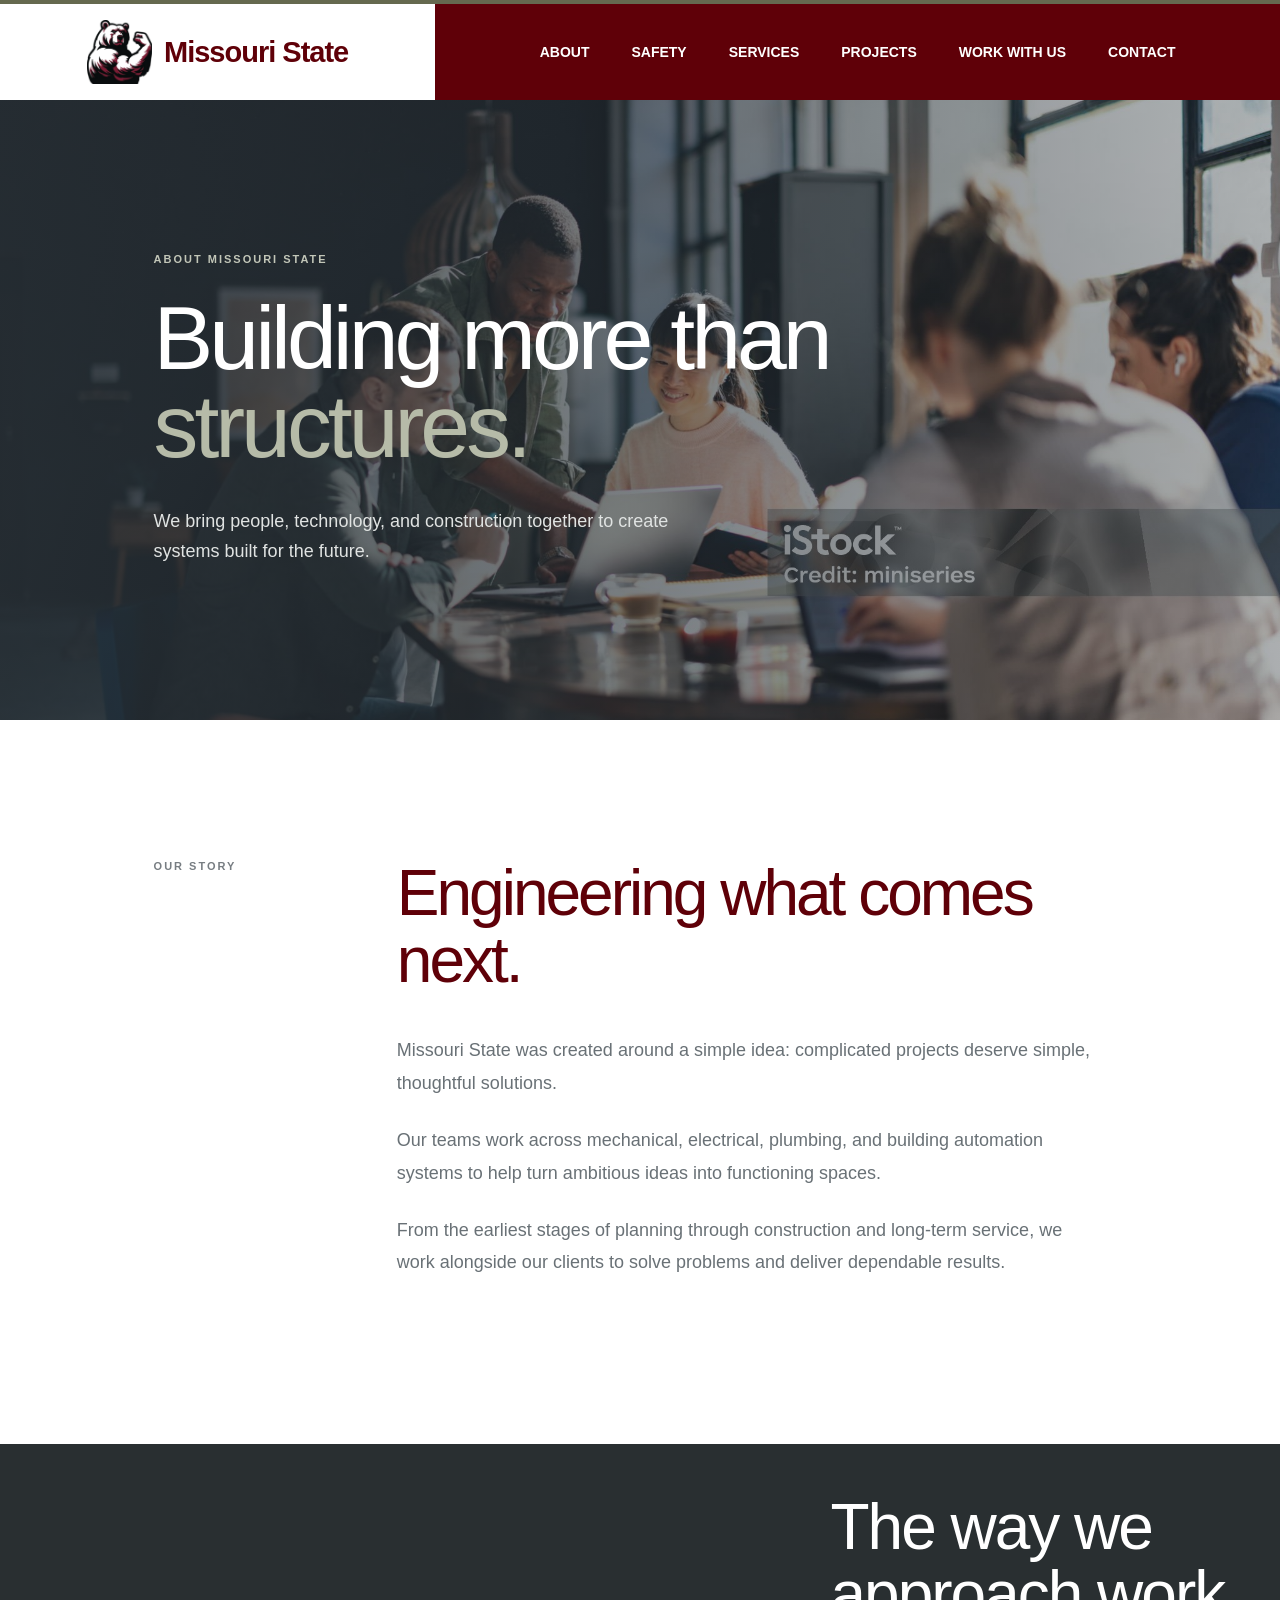
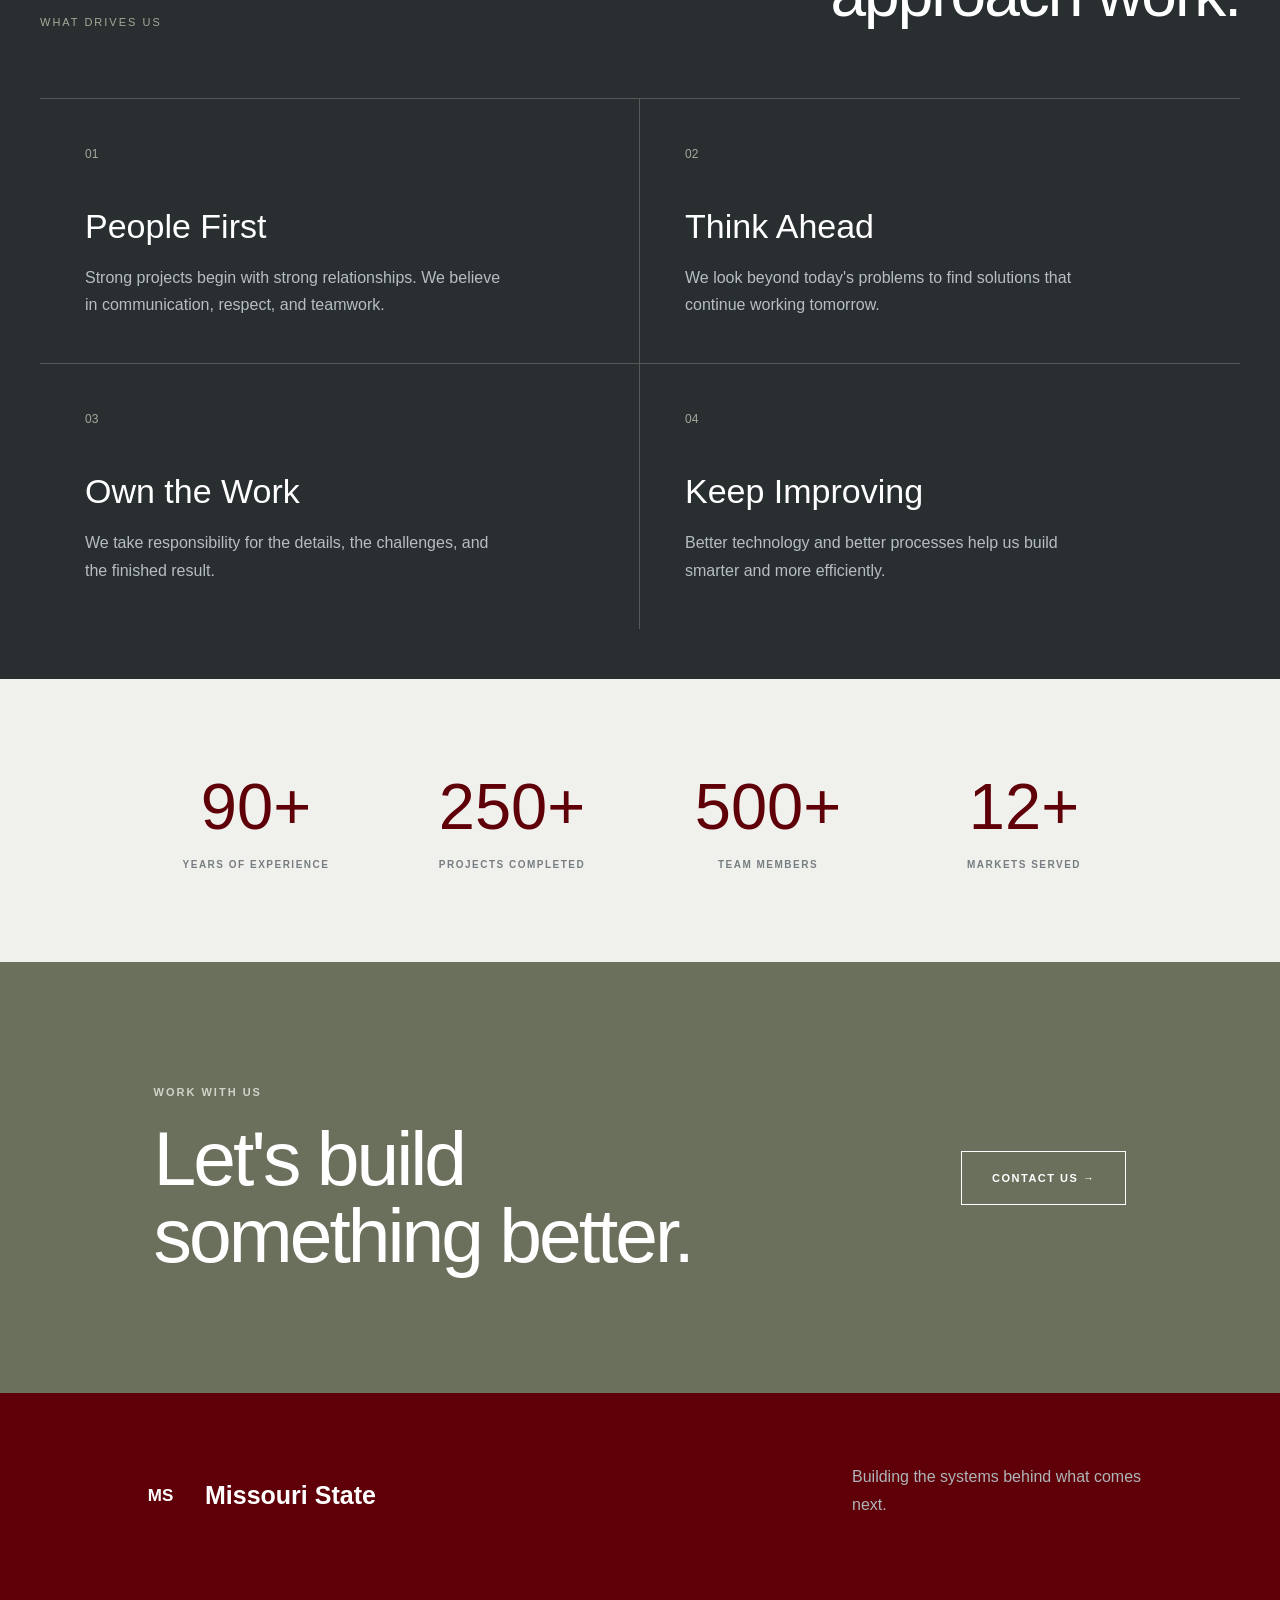
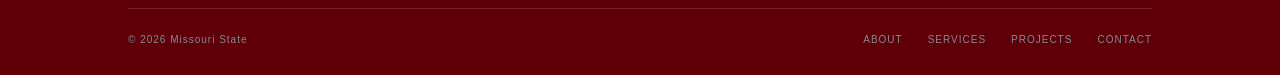
==== commit d14f5bd6: "Fixed nav bar" ====
--- a/about.html
+++ b/about.html
@@ -17,45 +17,46 @@
 
         <div class="logo-area">
             <a href="index.html" class="logo">
-                <span class="logo-symbol">MS</span>
+                <span class="logo-symbol">
+                    <img src="images/logo.png" alt="Missouri State Logo">
+                </span>
                 <span>Missouri State</span>
             </a>
         </div>
-
-        <nav class="main-nav">
-
-            <div class="nav-dropdown">
-                <a href="about.html">ABOUT <span>⌄</span></a>
-
-                <div class="dropdown-menu">
-                    <a href="about.html">Our Story</a>
-                    <a href="team.html">Meet the Team</a>
-                    <a href="culture.html">Culture & Values</a>
-                    <a href="awards.html">Awards</a>
-                </div>
-            </div>
-
-            <a href="safety.html">SAFETY</a>
-
-            <div class="nav-dropdown">
-                <a href="services.html">SERVICES <span>⌄</span></a>
-
-                <div class="dropdown-menu">
-                    <a href="services.html">All Services</a>
-                    <a href="services.html#mechanical">Mechanical</a>
-                    <a href="services.html#electrical">Electrical</a>
-                    <a href="services.html#plumbing">Plumbing</a>
-                    <a href="services.html#automation">Automation</a>
-                </div>
-            </div>
-
-            <a href="projects.html">PROJECTS</a>
-
-            <a href="careers.html">WORK WITH US</a>
-
-            <a href="contact.html">CONTACT</a>
-
-        </nav>
+    <nav class="main-nav">
+
+        <div class="nav-dropdown">
+            <a href="about.html">ABOUT</a>
+
+            <div class="dropdown-menu">
+                <a href="about.html">Our Story</a>
+                <a href="team.html">Meet the Team</a>
+                <a href="culture.html">Culture & Values</a>
+                <a href="awards.html">Awards</a>
+            </div>
+        </div>
+
+        <a href="safety.html">SAFETY</a>
+
+        <div class="nav-dropdown">
+            <a href="services.html">SERVICES</a>
+
+            <div class="dropdown-menu">
+                <a href="services.html">All Services</a>
+                <a href="services.html#mechanical">Mechanical</a>
+                <a href="services.html#electrical">Electrical</a>
+                <a href="services.html#plumbing">Plumbing</a>
+                <a href="services.html#automation">Automation</a>
+            </div>
+        </div>
+
+        <a href="projects.html">PROJECTS</a>
+
+        <a href="careers.html">WORK WITH US</a>
+
+        <a href="contact.html">CONTACT</a>
+
+    </nav>
 
         <button class="menu-button" id="menuButton">
             ☰
@@ -64,7 +65,7 @@
     </header>
 
 
-    <!-- MOBILE MENU -->
+    <!-- MOBILE NAVIGATION -->
     <div class="mobile-menu" id="mobileMenu">
 
         <a href="about.html">ABOUT</a>
--- a/css/style.css
+++ b/css/style.css
@@ -72,10 +72,9 @@
 /* Logo symbol */
 
 .logo-symbol {
-    width: 38px;
-    height: 38px;
-
-    border: 7px solid #5f0008;
+    width: 65px;
+    height: 65px;
+
 
     display: flex;
     align-items: center;
@@ -1970,7 +1969,7 @@
     position: absolute;
     top: 100%;
     left: 0;
-    min-width: 210px;
+    min-width: 170px;
     background: #263238;
     padding: 15px 0;
 
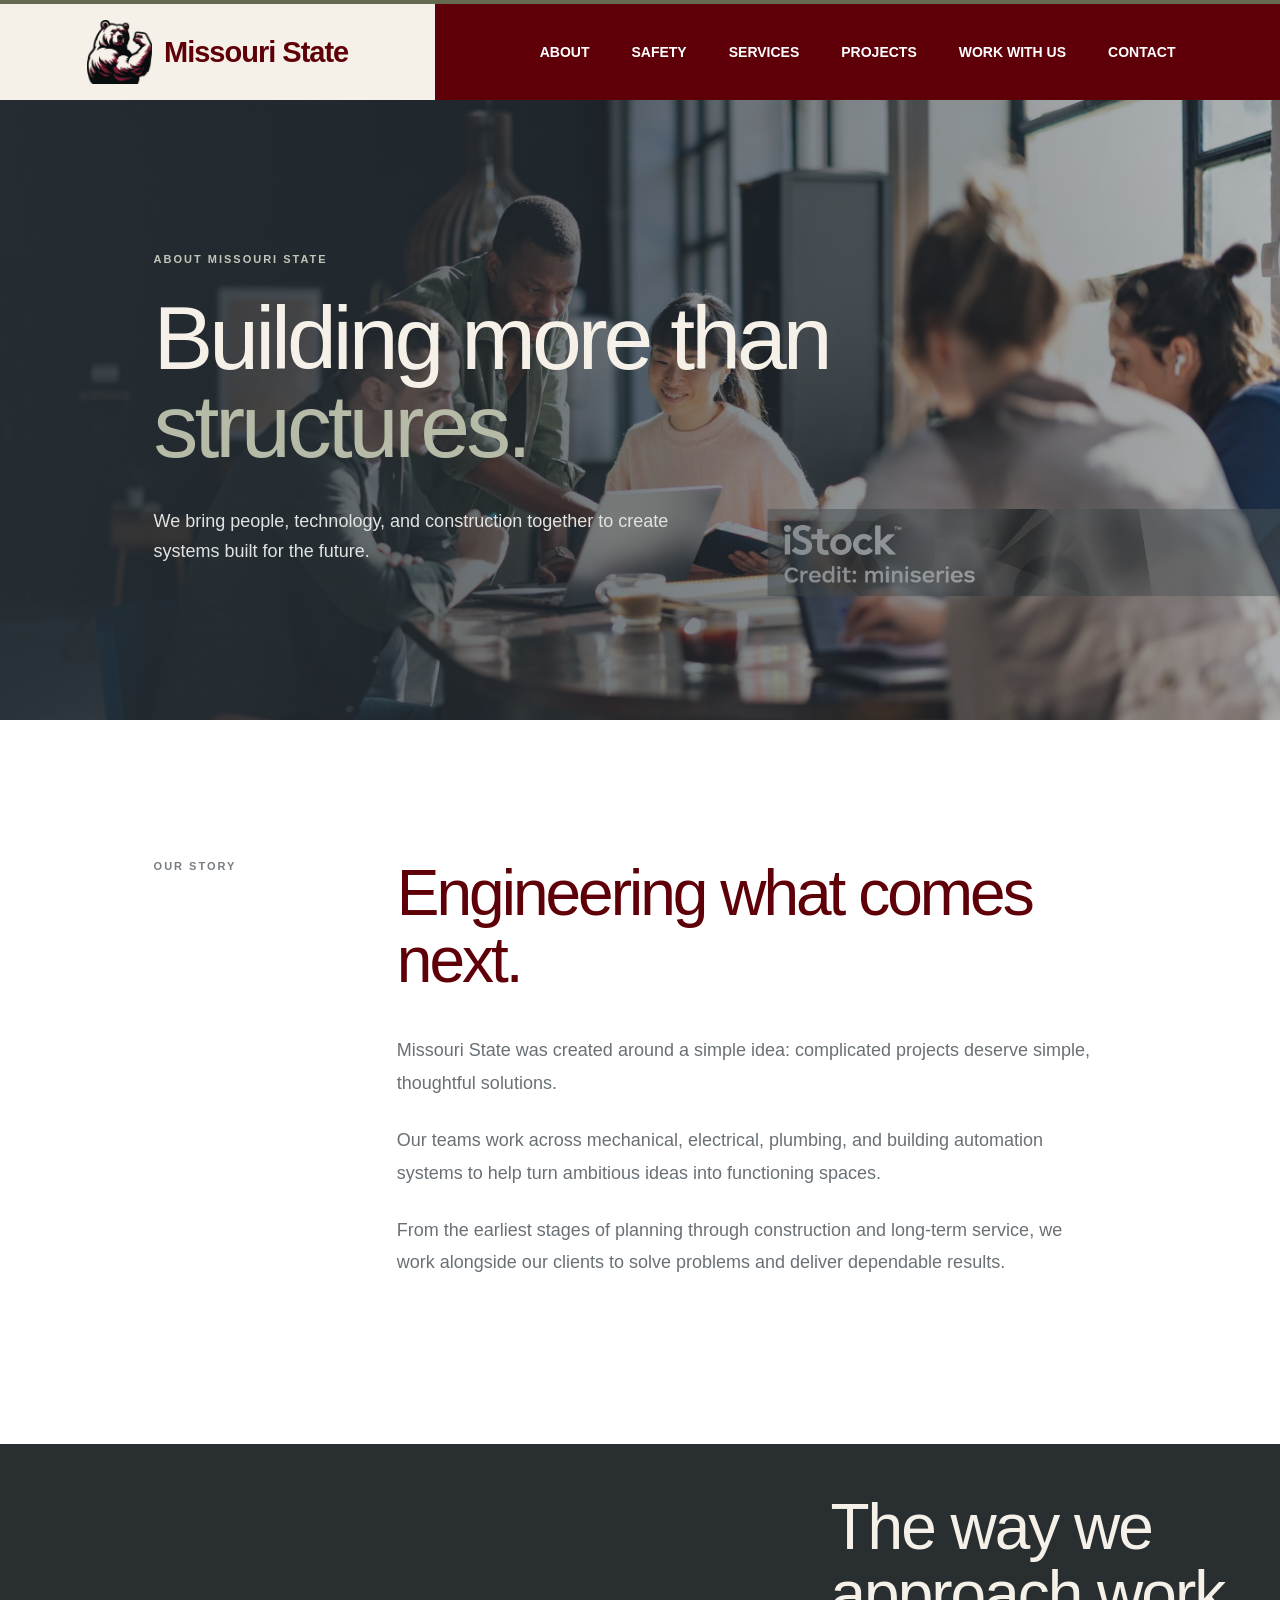
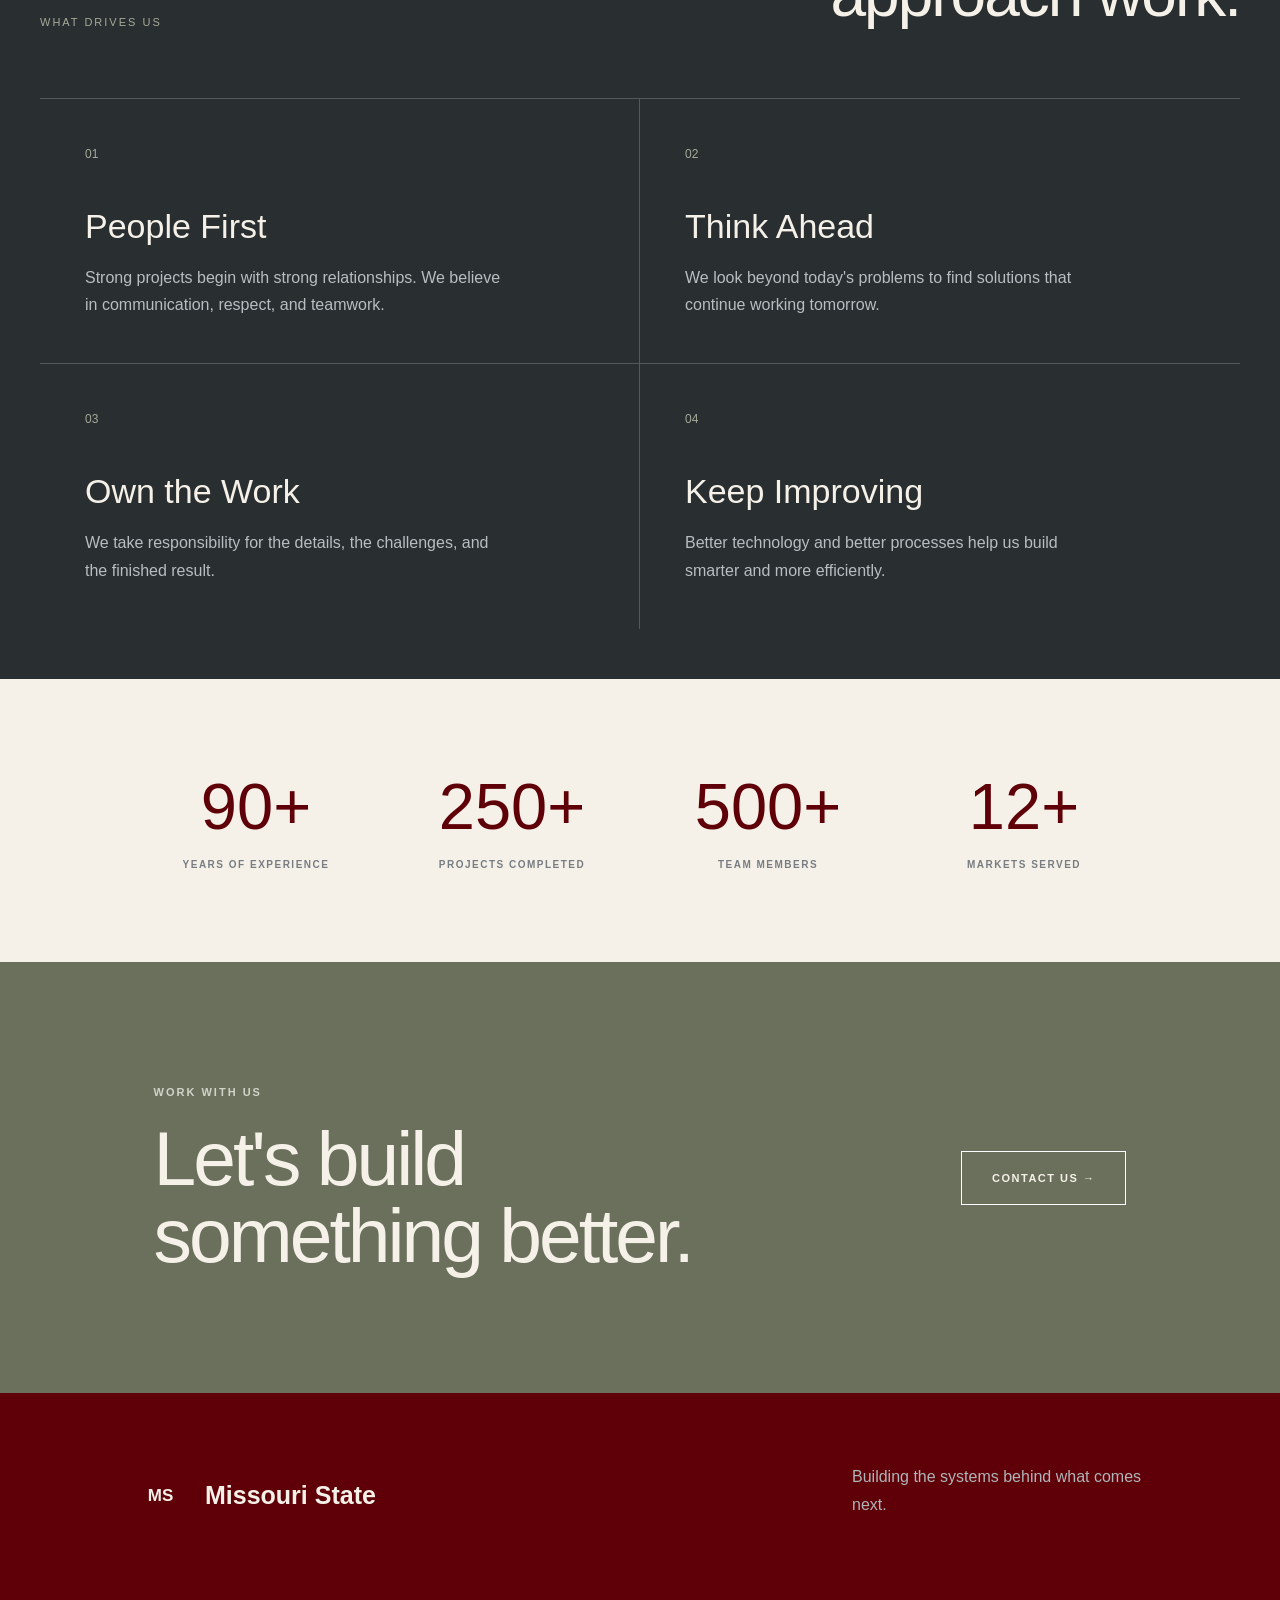
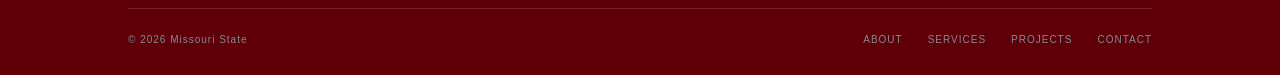
==== commit a9fedcac: "Added tab logo" ====
--- a/about.html
+++ b/about.html
@@ -7,6 +7,7 @@
 
     <title>About | Missouri State</title>
 
+    <link rel="icon" type="image/x-icon" href="images/3dB.png">
     <link rel="stylesheet" href="css/style.css">
 </head>
 
--- a/css/style.css
+++ b/css/style.css
@@ -15,7 +15,7 @@
 body {
     font-family: Arial, Helvetica, sans-serif;
     color: #5f0008;
-    background: #ffffff;
+    background: #F5F1E8;
 }
 
 a {
@@ -50,7 +50,7 @@
 
 .logo-area {
     width: 34%;
-    background: #ffffff;
+    background: #F5F1E8;
 
     display: flex;
     align-items: center;
@@ -62,6 +62,7 @@
     align-items: center;
     gap: 12px;
 
+    font-family: "Helvetica Neue", Helvetica, Arial, sans-serif;
     font-size: 29px;
     font-weight: 800;
     letter-spacing: -1px;
@@ -85,7 +86,7 @@
 }
 
 
-/* NAV */
+/* f*/
 
 .main-nav {
     width: 66%;
@@ -321,7 +322,7 @@
 
     grid-template-columns: 25% 75%;
 
-    background: white;
+    background: #F5F1E8;
 }
 
 .intro-small {
@@ -407,7 +408,7 @@
 .services-section {
     background: #30383e;
 
-    color: white;
+    color: #F5F1E8;
 
     padding: 130px 10%;
 }
@@ -524,7 +525,7 @@
 
     padding: 90px 10%;
 
-    background: #f0f1ed;
+    background: #F5F1E8;
 
     gap: 40px;
 }
@@ -689,7 +690,7 @@
 .cta-section {
     background: #6b705d;
 
-    color: white;
+    color: #F5F1E8;
 
     padding: 120px 12%;
 
@@ -737,7 +738,7 @@
 }
 
 .cta-button:hover {
-    background: white;
+    background: #F5F1E8;
 
     color: #6b705d;
 }
@@ -750,7 +751,7 @@
 footer {
     background: #5f0008;
 
-    color: white;
+    color: #F5F1E8;
 
     padding: 70px 10% 30px;
 }
@@ -1047,7 +1048,7 @@
     display: flex;
     align-items: center;
 
-    color: white;
+    color: #F5F1E8;
 }
 
 .services-hero {
@@ -1211,7 +1212,7 @@
 .values-section {
     background: #30383e;
 
-    color: white;
+    color: #F5F1E8;
 
     padding: 130px 10%;
 }
@@ -1266,7 +1267,7 @@
 
     padding: 90px 10%;
 
-    background: #f0f1ed;
+    background: #F5F1E8;
 }
 
 .about-stats div {
@@ -1348,7 +1349,7 @@
 /* SERVICE DETAILS */
 
 .service-list {
-    background: #f0f1ed;
+    background: #F5F1E8;
 }
 
 .service-detail {
@@ -1402,7 +1403,7 @@
 .service-detail li {
     padding: 10px 15px;
 
-    background: white;
+    background: #F5F1E8;
 
     font-size: 11px;
 
@@ -1431,7 +1432,7 @@
 
     margin-bottom: 100px;
 
-    background: #f0f1ed;
+    background: #F5F1E8;
 }
 
 .project-large.reverse {
@@ -1524,7 +1525,7 @@
 
     background: #30383e;
 
-    color: white;
+    color: #F5F1E8;
 
     padding: 100px 10%;
 }
@@ -1565,6 +1566,45 @@
 .jobs-section {
     padding: 130px 12%;
 }
+
+
+
+
+
+.jobs-heading {
+    position: relative;
+}
+
+.jobs-heading h2 {
+    max-width: 65%;
+}
+
+.find-job-picture {
+    position: absolute;
+    right: 0;
+    top: 50%;
+    transform: translateY(-50%);
+    width: 25%;
+    max-width: 350px;
+}
+
+.find-job-picture img {
+    width: 100%;
+    height: auto;
+    display: block;
+}
+
+@media (max-width: 700px) {
+    .jobs-heading h2 {
+        max-width: 65%;
+    }
+
+    .find-job-picture {
+        width: 22%;
+        max-width: 120px;
+    }
+}
+
 
 .jobs-heading > span {
     font-size: 11px;
@@ -1691,7 +1731,7 @@
 /* FORM */
 
 .contact-form {
-    background: #f0f1ed;
+    background: #F5F1E8;
 
     padding: 55px;
 }
@@ -1759,7 +1799,7 @@
 
     background: #30383e;
 
-    color: white;
+    color: #F5F1E8;
 
     padding: 18px 28px;
 
@@ -2069,7 +2109,7 @@
 
 
 .team-grid-section {
-    background: #f3f3f0;
+    background: #F5F1E8;
     padding: 100px 40px;
 }
 
@@ -2124,7 +2164,7 @@
 
 .large-statement {
     padding: 150px 40px;
-    background: #fff;
+    background: #F5F1E8;
 }
 
 .large-statement p {
@@ -2140,7 +2180,7 @@
 
 .values-section {
     background: #292f31;
-    color: white;
+    color: #F5F1E8;
     padding: 50px 40px;
 }
 
@@ -2262,7 +2302,7 @@
 /* ---------- SAFETY ---------- */
 
 .safety-pillars {
-    background: #f1f1ee;
+    background: #F5F1E8;
     padding: 100px 40px;
 
     display: grid;
@@ -2320,7 +2360,7 @@
 
 .career-values {
     background: #292f31;
-    color: white;
+    color: #F5F1E8;
     padding: 100px 40px;
 
     display: grid;
@@ -2404,7 +2444,7 @@
 
 
 .career-benefits {
-    background: #f1f1ee;
+    background: #F5F1E8;
     padding: 110px 40px;
 }
 
@@ -2459,7 +2499,7 @@
     display: inline-block;
     padding: 18px 30px;
     background: #292f31;
-    color: white;
+    color: #F5F1E8;
     text-decoration: none;
     font-size: 11px;
     letter-spacing: 0.12em;
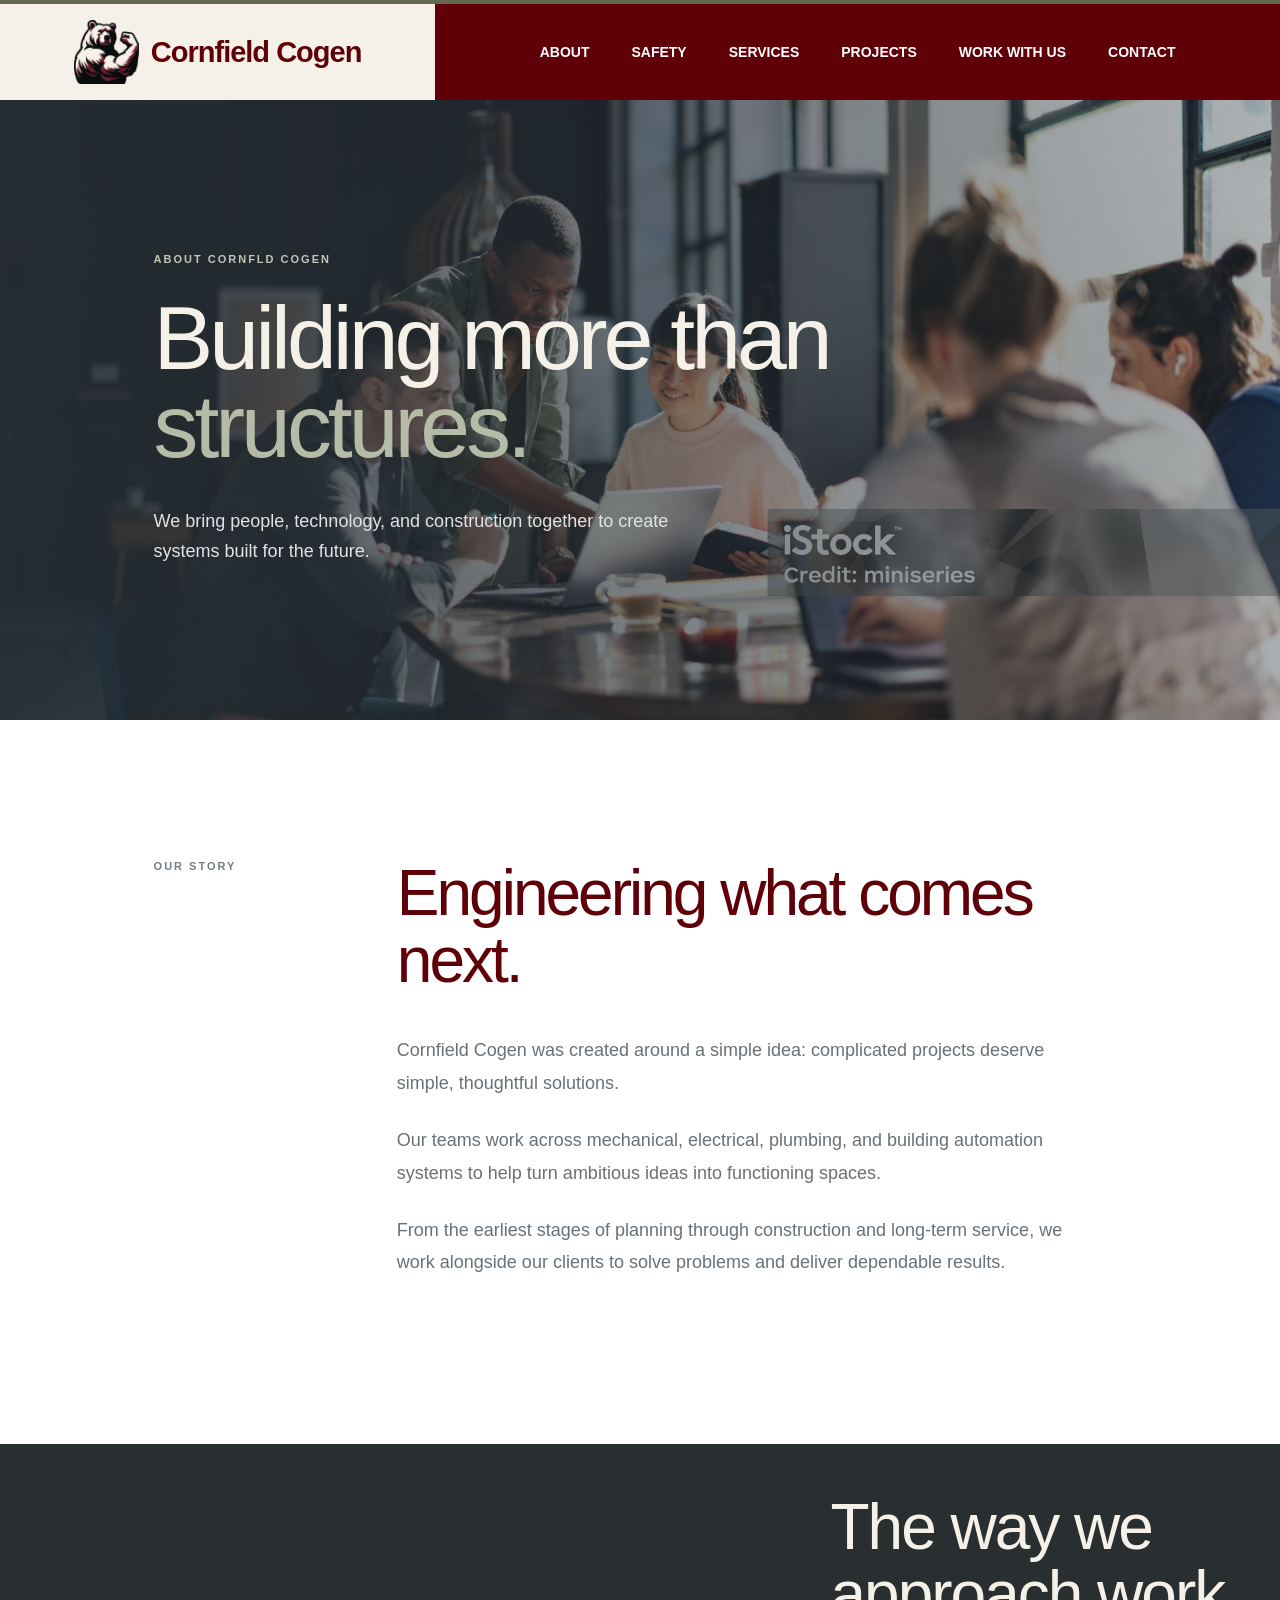
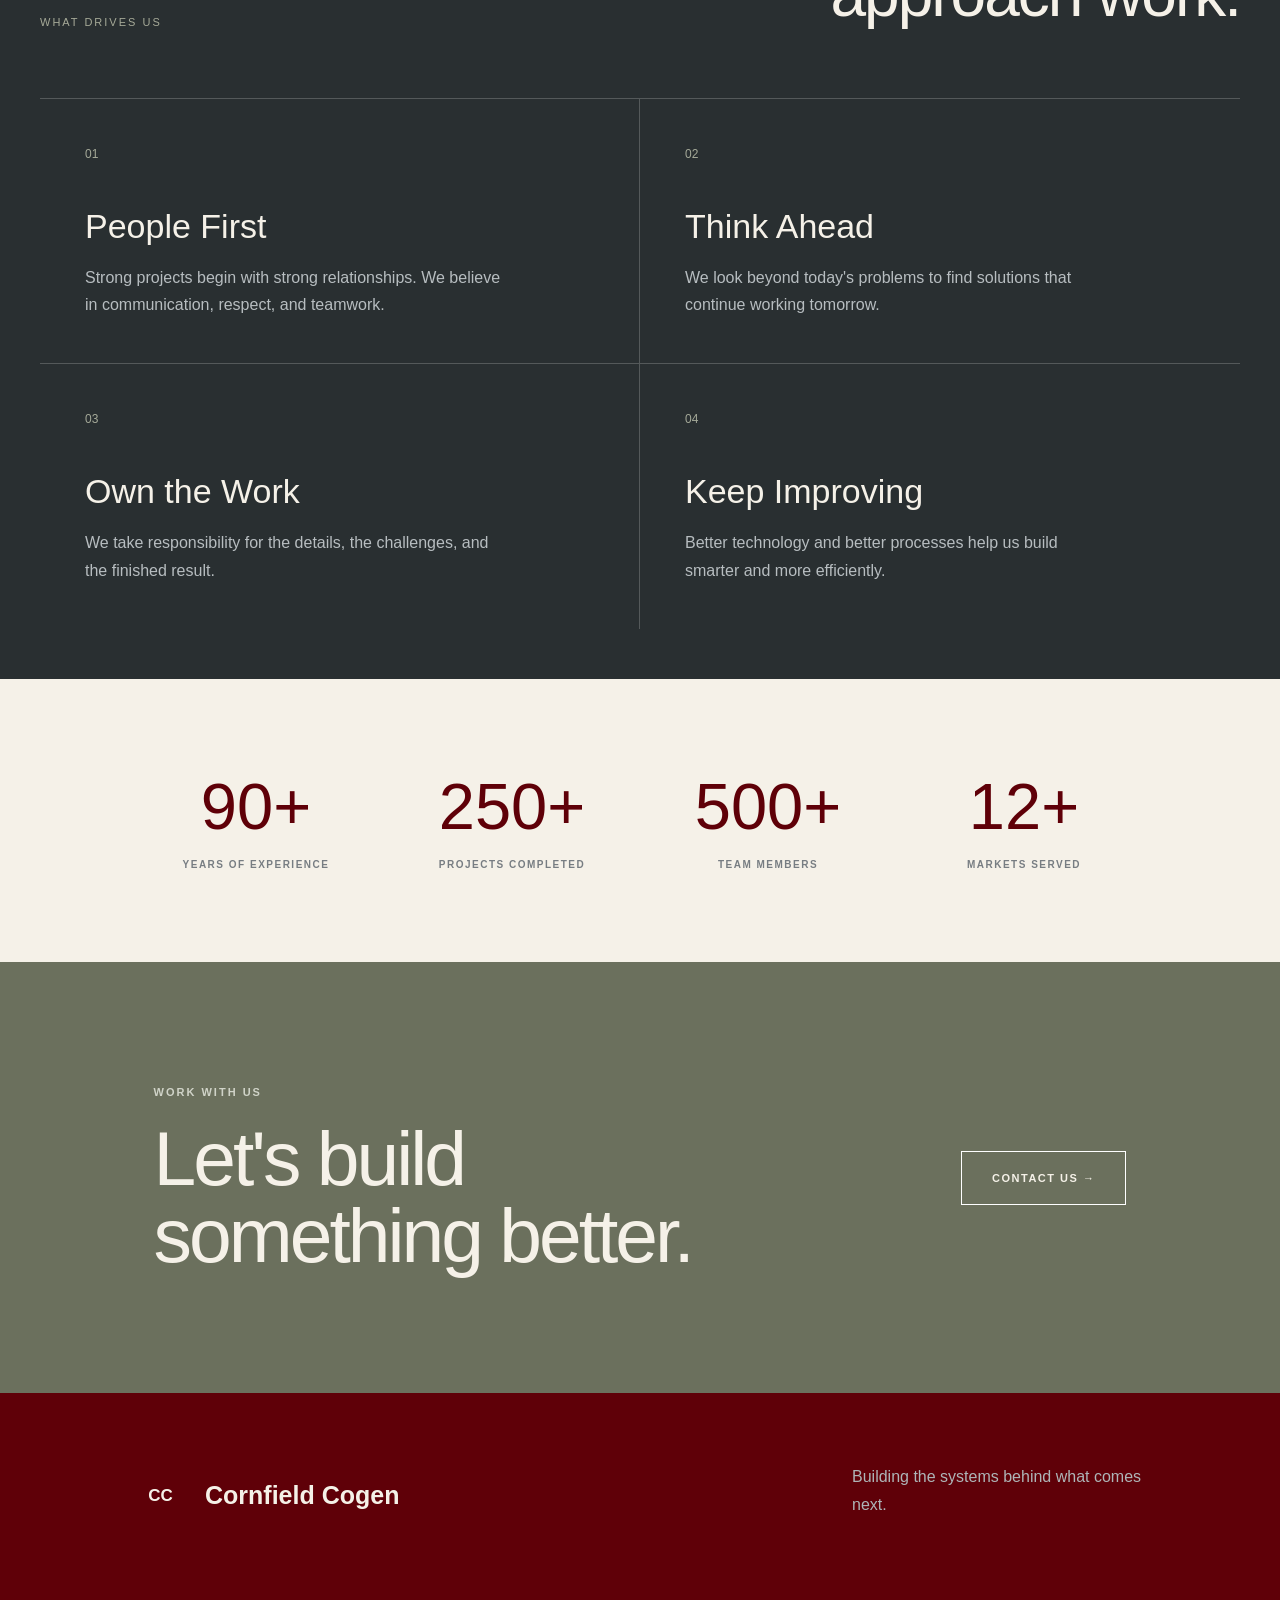
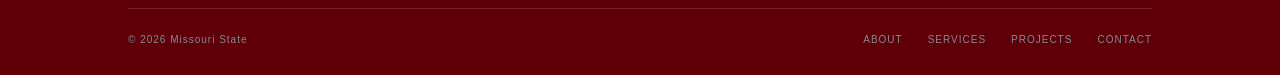
==== commit c9c46e64: "Changed naming of the company from "Missouri State" to "Cornfield Cogen" in the following files:" ====
--- a/about.html
+++ b/about.html
@@ -5,7 +5,7 @@
     <meta charset="UTF-8">
     <meta name="viewport" content="width=device-width, initial-scale=1.0">
 
-    <title>About | Missouri State</title>
+    <title>About | Cornfield Cogen</title>
 
     <link rel="icon" type="image/x-icon" href="images/3dB.png">
     <link rel="stylesheet" href="css/style.css">
@@ -19,9 +19,9 @@
         <div class="logo-area">
             <a href="index.html" class="logo">
                 <span class="logo-symbol">
-                    <img src="images/logo.png" alt="Missouri State Logo">
+                    <img src="images/logo.png" alt="Cornfield Cogen Logo">
                 </span>
-                <span>Missouri State</span>
+                <span>Cornfield Cogen</span>
             </a>
         </div>
     <nav class="main-nav">
@@ -83,7 +83,7 @@
 
         <div class="inner-hero-content">
 
-            <span>ABOUT MISSOURI STATE</span>
+            <span>ABOUT CORNFLD COGEN</span>
 
             <h1>
                 Building more than
@@ -114,7 +114,7 @@
             </h2>
 
             <p>
-                Missouri State was created around a simple idea:
+                Cornfield Cogen was created around a simple idea:
                 complicated projects deserve simple, thoughtful
                 solutions.
             </p>
@@ -268,8 +268,8 @@
         <div class="footer-top">
 
             <div class="footer-logo">
-                <span class="logo-symbol">MS</span>
-                Missouri State
+                <span class="logo-symbol">CC</span>
+                Cornfield Cogen
             </div>
 
             <p>
--- a/css/style.css
+++ b/css/style.css
@@ -1581,7 +1581,7 @@
 
 .find-job-picture {
     position: absolute;
-    right: 0;
+    right: 10%;
     top: 50%;
     transform: translateY(-50%);
     width: 25%;
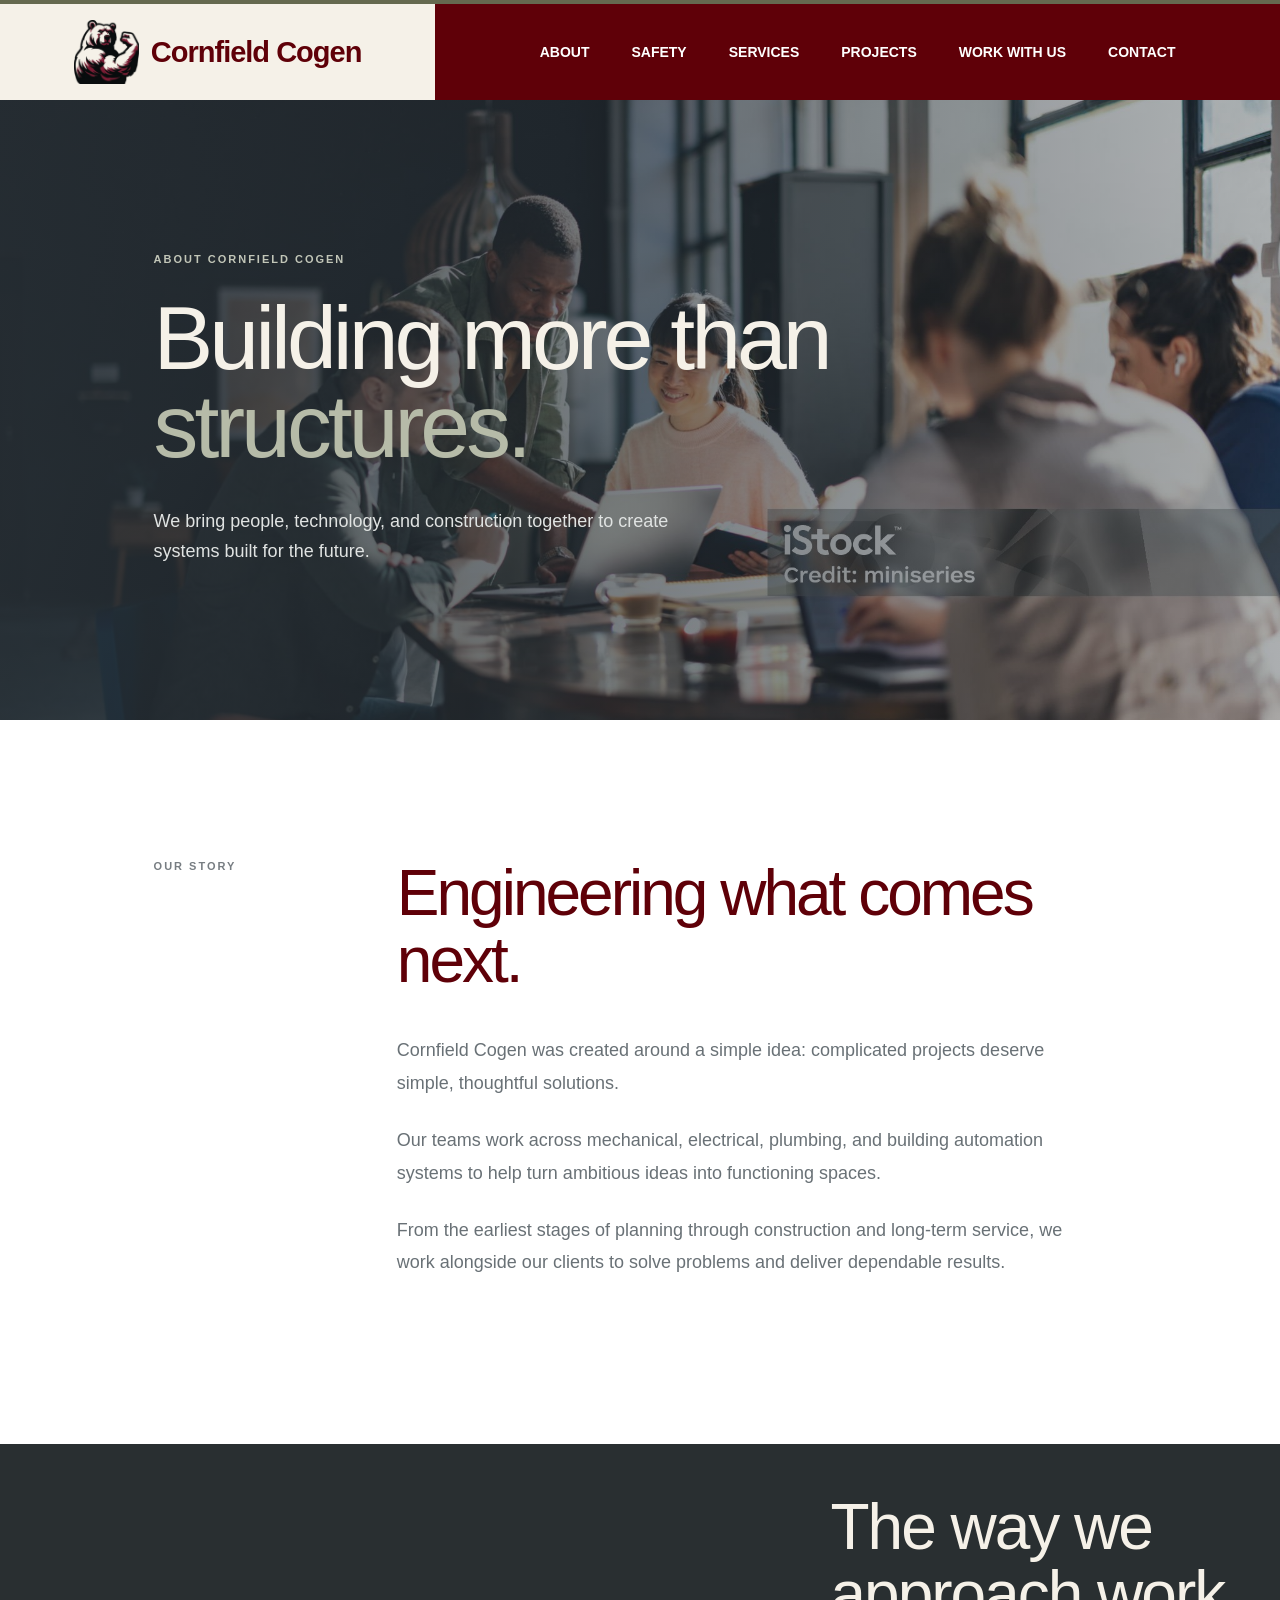
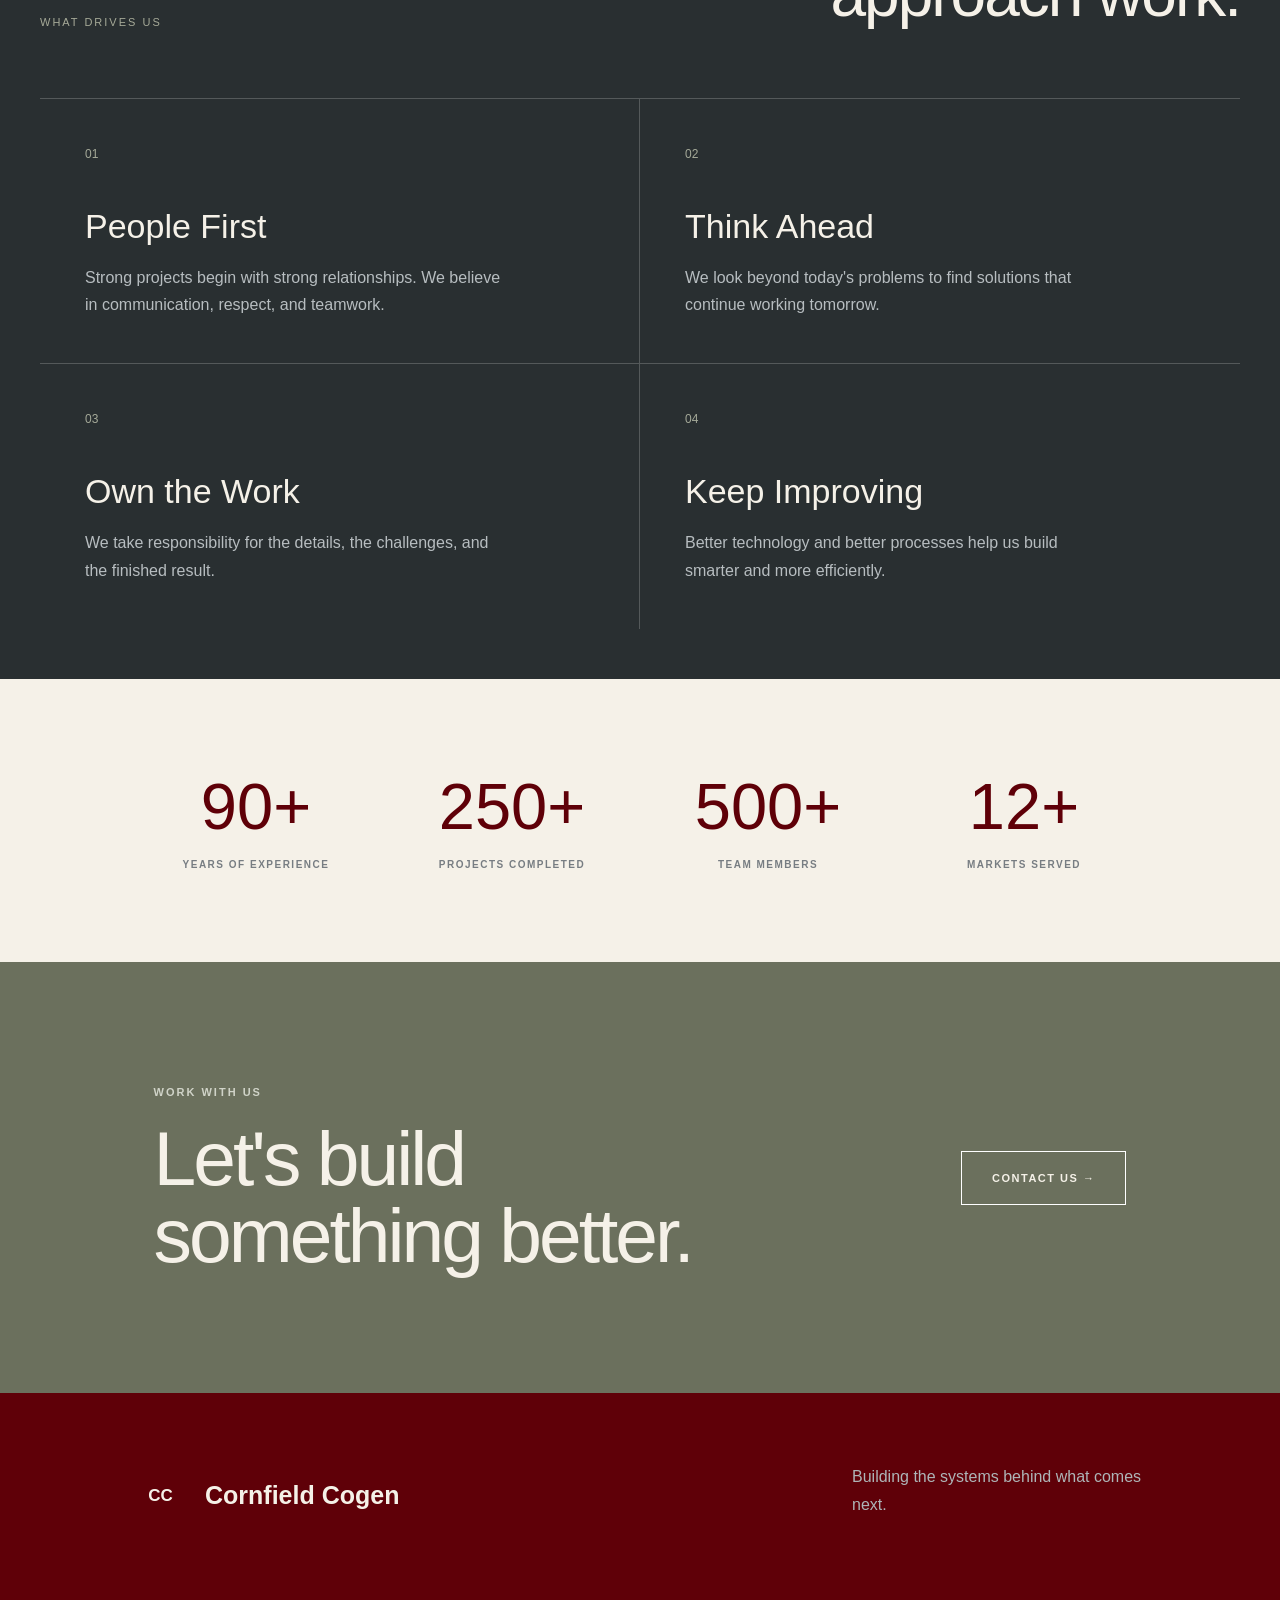
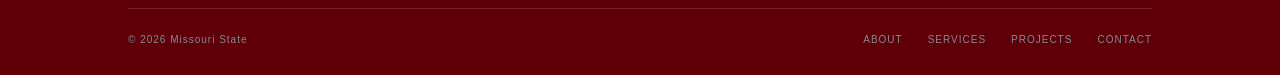
==== commit 81074d41: "Spelling error fix" ====
--- a/about.html
+++ b/about.html
@@ -83,7 +83,7 @@
 
         <div class="inner-hero-content">
 
-            <span>ABOUT CORNFLD COGEN</span>
+            <span>ABOUT CORNFIELD COGEN</span>
 
             <h1>
                 Building more than
--- a/css/style.css
+++ b/css/style.css
@@ -1996,6 +1996,7 @@
 
 /* ---------- NAV DROPDOWNS ---------- */
 
+
 .nav-dropdown {
     position: relative;
 }
@@ -2044,32 +2045,36 @@
 
 .team-hero {
     background-image: linear-gradient(
-        rgba(20, 27, 30, 0.25),
-        rgba(20, 27, 30, 0.25)
+            90deg,
+            rgba(40,48,54,0.88),
+            rgba(40,48,54,0.30)
     ),
     url("../images/team-1.jpg");
 }
 
 .culture-hero {
     background-image: linear-gradient(
-        rgba(20, 27, 30, 0.25),
-        rgba(20, 27, 30, 0.25)
+            90deg,
+            rgba(40,48,54,0.88),
+            rgba(40,48,54,0.30)
     ),
     url("../images/culture.jpg");
 }
 
 .awards-hero {
     background-image: linear-gradient(
-        rgba(20, 27, 30, 0.25),
-        rgba(20, 27, 30, 0.25)
+            90deg,
+            rgba(40,48,54,0.88),
+            rgba(40,48,54,0.30)
     ),
     url("../images/awards.jpg");
 }
 
 .safety-hero {
     background-image: linear-gradient(
-        rgba(20, 27, 30, 0.25),
-        rgba(20, 27, 30, 0.25)
+            90deg,
+            rgba(40,48,54,0.88),
+            rgba(40,48,54,0.30)
     ),
     url("../images/safety.jpg");
 }
@@ -2300,6 +2305,7 @@
 
 
 /* ---------- SAFETY ---------- */
+
 
 .safety-pillars {
     background: #F5F1E8;
